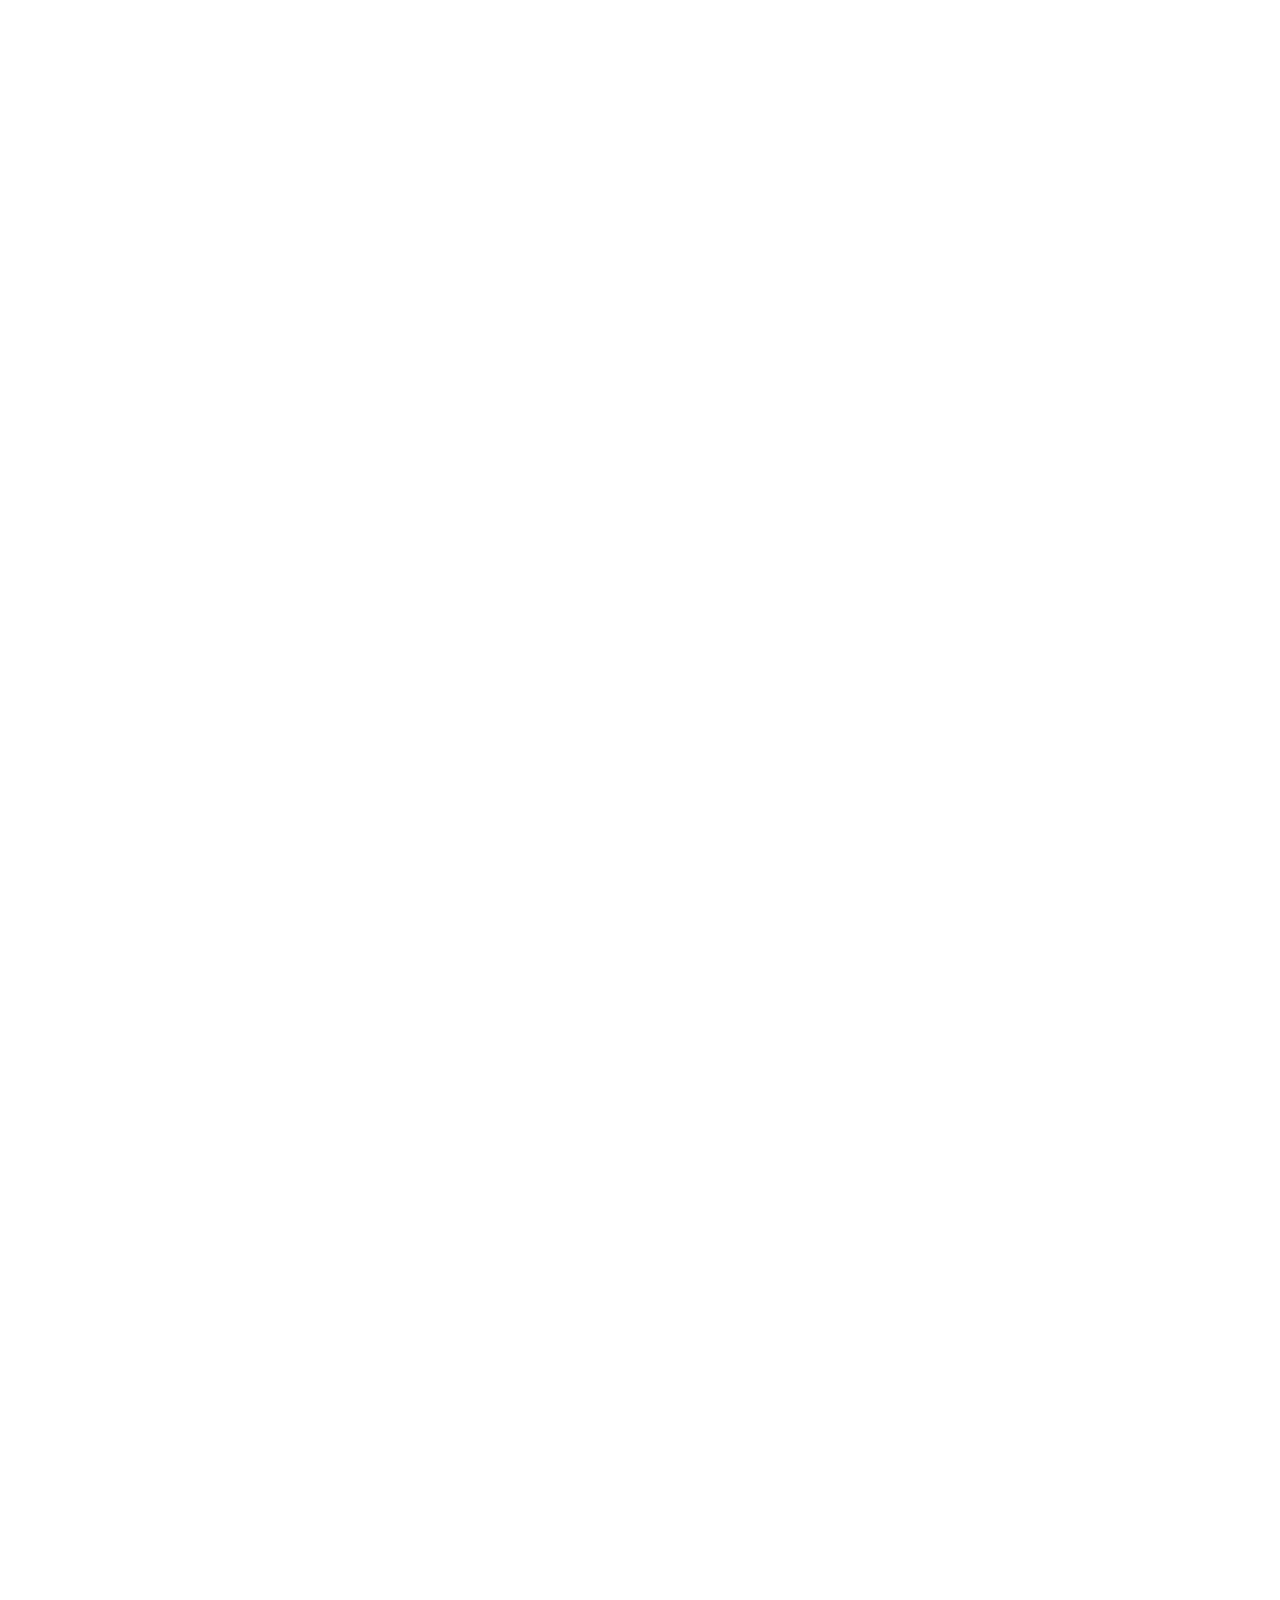
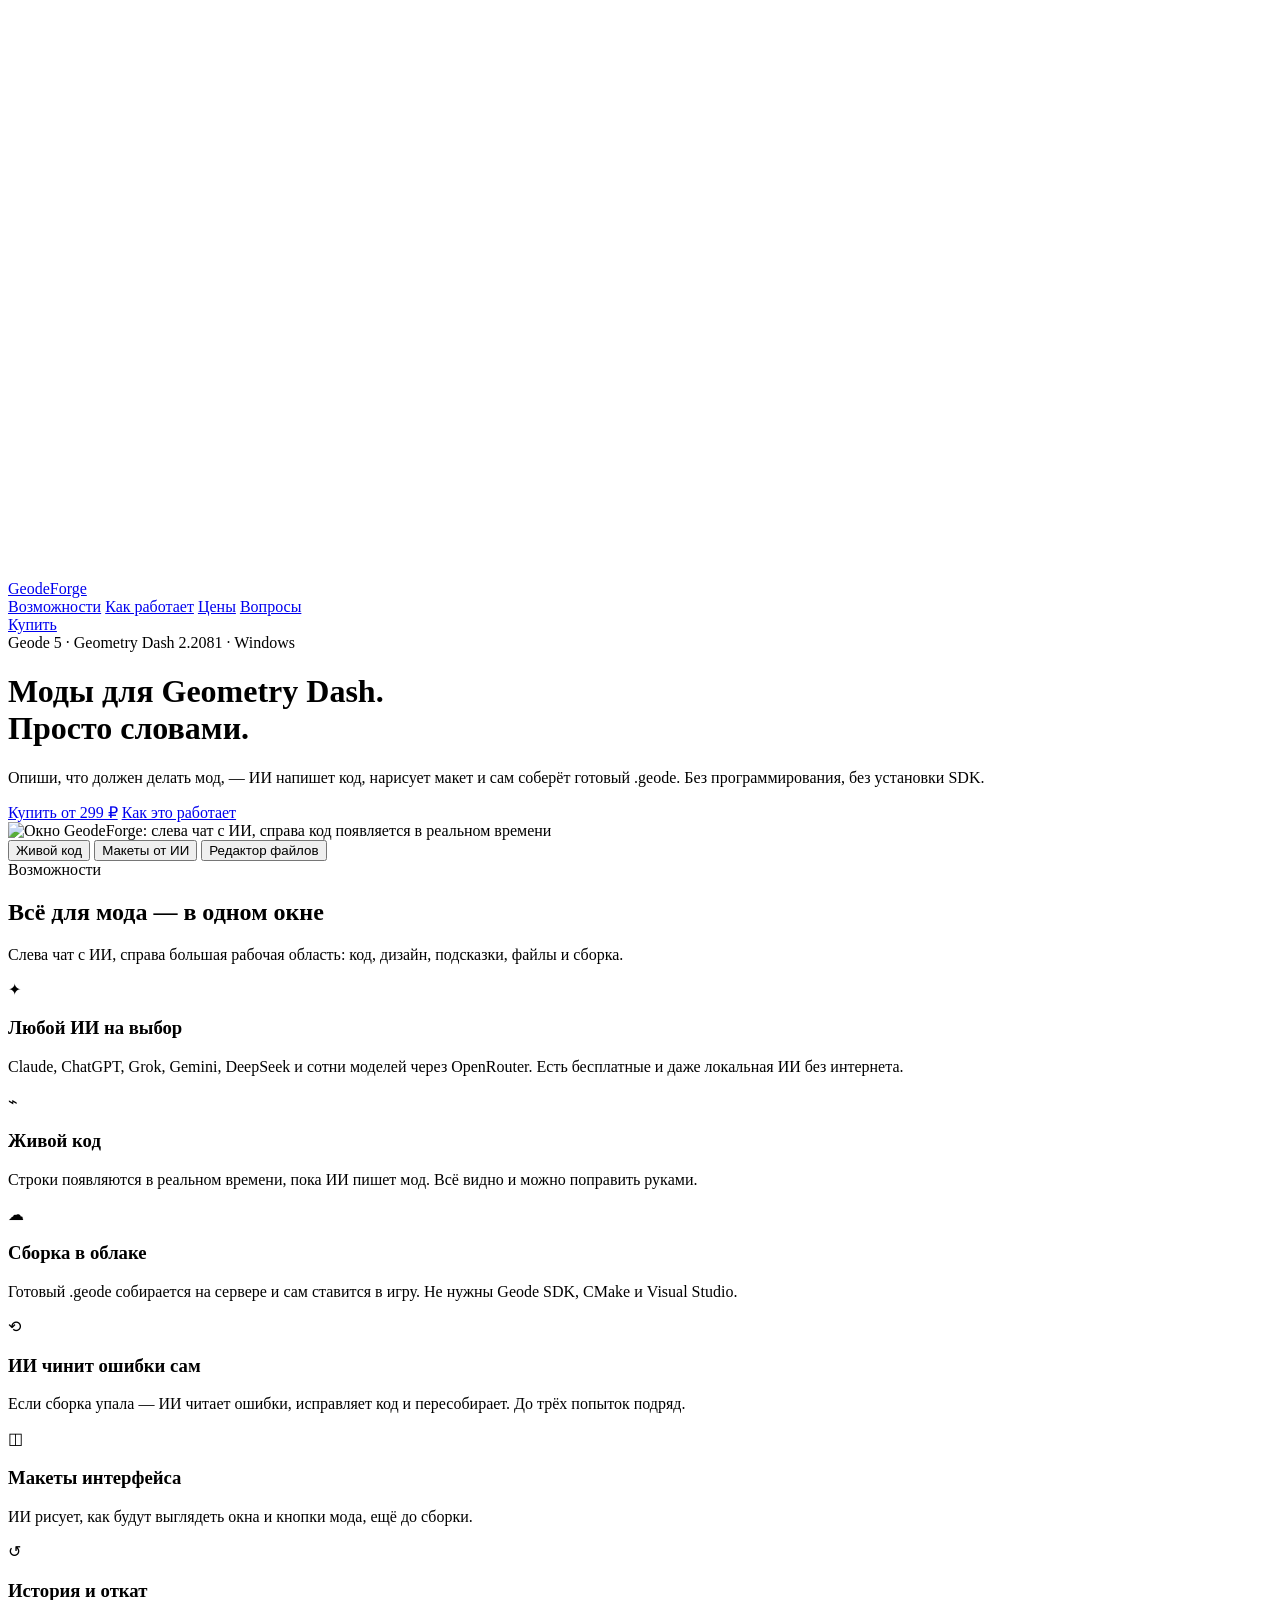
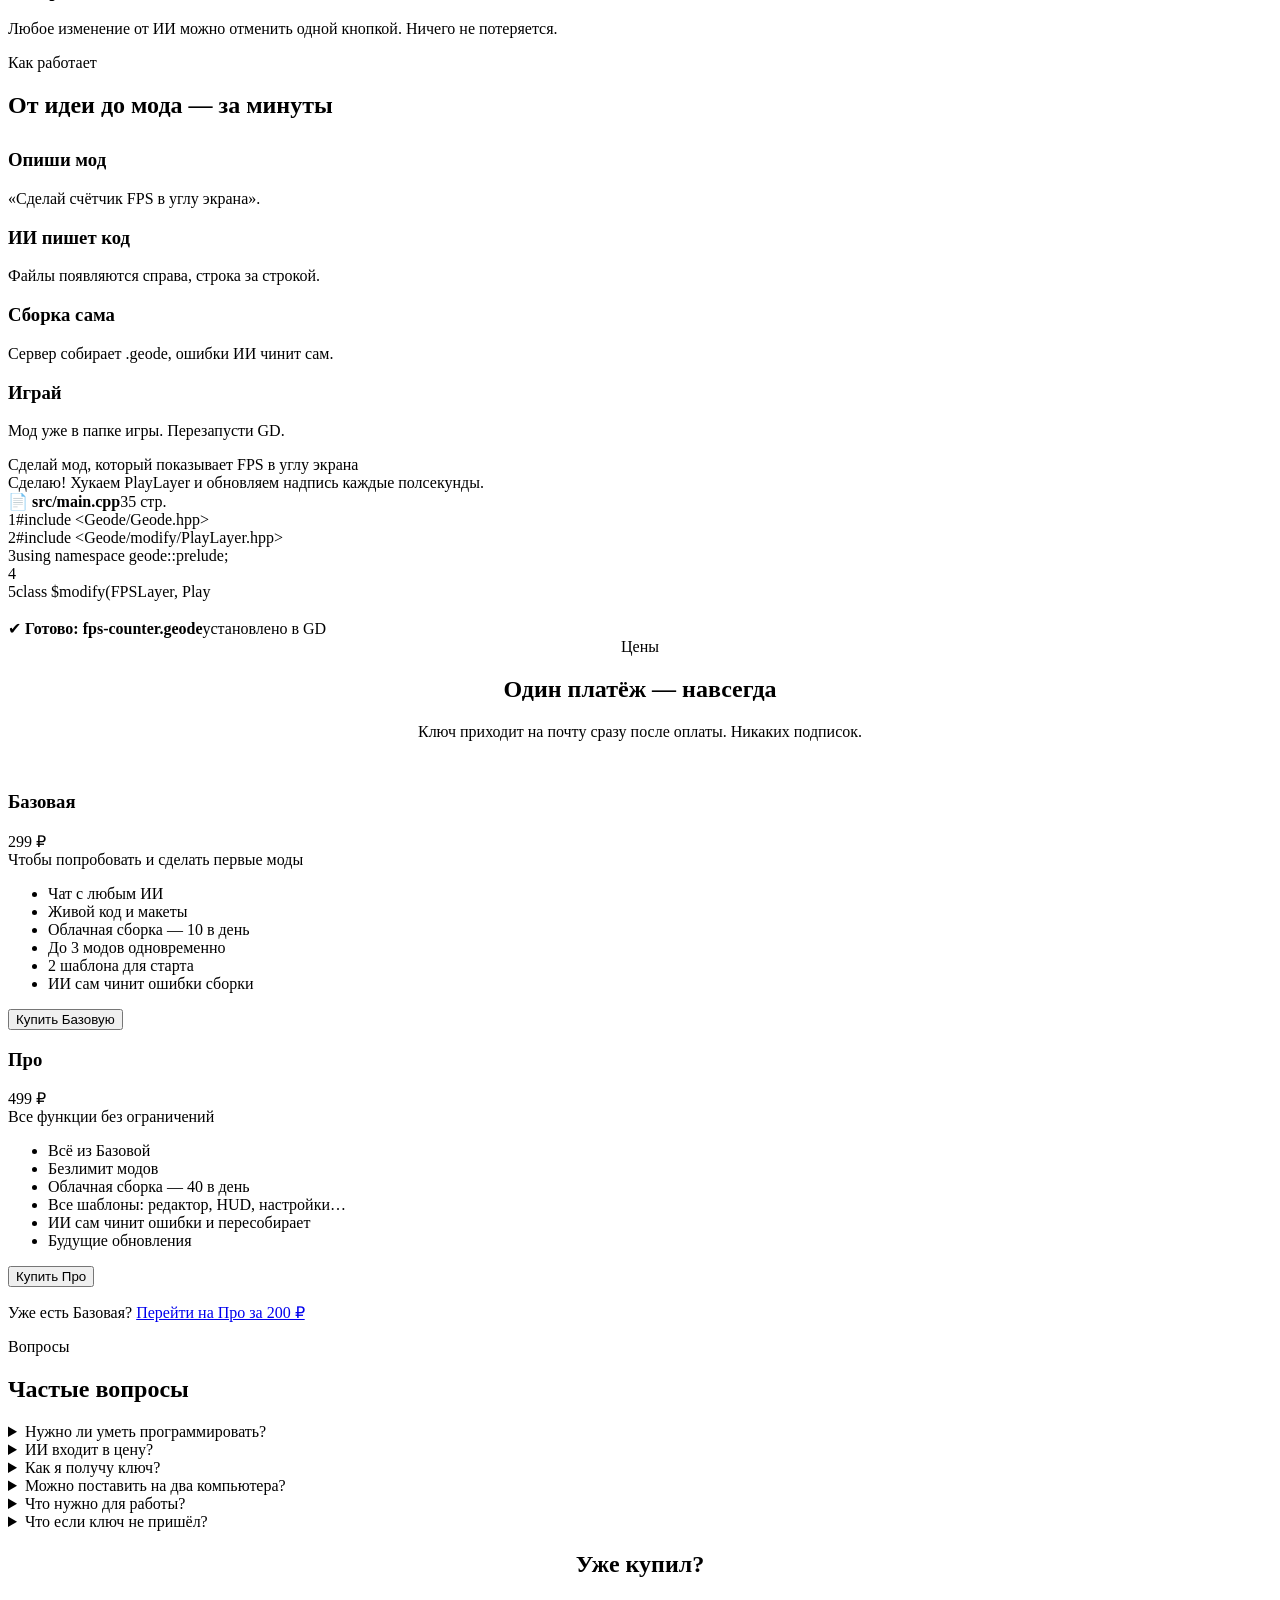
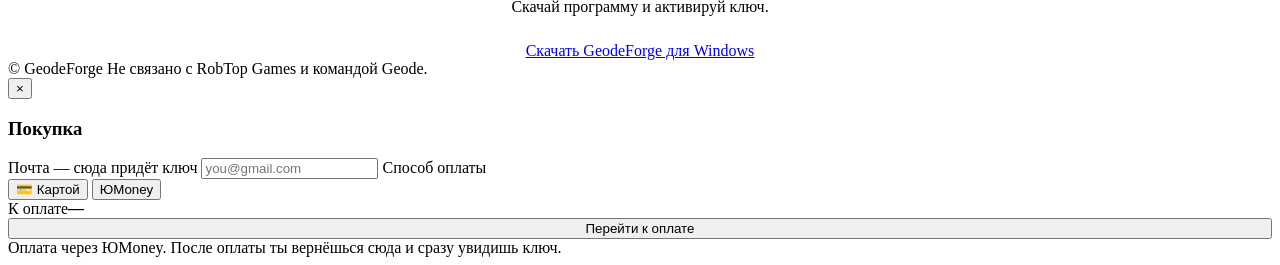
==== index.html @ 8775116a "site: index.html" ====
<!doctype html>
<html lang="ru">
<head>
<meta charset="utf-8">
<meta name="viewport" content="width=device-width, initial-scale=1">
<title>GeodeForge — моды для Geometry Dash с помощью ИИ</title>
<meta name="description" content="Программа для создания Geode-модов для Geometry Dash с ИИ. Пишешь словами — ИИ пишет код и сам собирает .geode.">
<meta property="og:title" content="GeodeForge — моды для Geometry Dash с ИИ">
<meta property="og:description" content="Пишешь словами, что должен делать мод — ИИ пишет код, рисует макет и сам собирает .geode.">
<meta property="og:image" content="assets/shot-code.webp">
<link rel="icon" href="data:image/svg+xml,%3Csvg xmlns='http://www.w3.org/2000/svg' viewBox='0 0 40 40'%3E%3Crect width='40' height='40' rx='8' fill='%23000'/%3E%3Crect x='6' y='6' width='28' height='28' rx='4' fill='none' stroke='%23fff' stroke-width='2'/%3E%3Cpath d='M20 14v12M14 20h12' stroke='%23fff' stroke-width='2.4' stroke-linecap='round'/%3E%3C/svg%3E">
<link rel="preconnect" href="https://fonts.googleapis.com">
<link href="https://fonts.googleapis.com/css2?family=Inter:wght@400;500;600;700;800&family=JetBrains+Mono:wght@400;600&display=swap" rel="stylesheet">
<link rel="stylesheet" href="style.css">
</head>
<body>
<canvas id="lines"></canvas>

<header>
  <div class="wrap nav">
    <a class="brand" href="#">
      <svg viewBox="0 0 40 40" fill="none"><rect x="4.5" y="4.5" width="31" height="31" rx="5" stroke="#fff" stroke-width="1.6"/><rect x="11" y="11" width="18" height="18" rx="2" stroke="#fff" stroke-width="1.6"/><path d="M20 15v10M15 20h10" stroke="#fff" stroke-width="1.6" stroke-linecap="round"/></svg>
      GeodeForge
    </a>
    <nav>
      <a href="#features">Возможности</a>
      <a href="#how">Как работает</a>
      <a href="#buy">Цены</a>
      <a href="#faq">Вопросы</a>
    </nav>
    <a class="btn sm primary" href="#buy">Купить</a>
  </div>
</header>

<main>
  <div class="wrap hero">
    <div class="badge"><i></i> Geode 5 · Geometry Dash 2.2081 · Windows</div>
    <h1>Моды для Geometry Dash.<br><span class="typed" id="typed">Просто словами.</span></h1>
    <p class="lead">Опиши, что должен делать мод, — ИИ напишет код, нарисует макет и сам соберёт готовый <span class="mono">.geode</span>. Без программирования, без установки SDK.</p>
    <div class="cta">
      <a class="btn primary" href="#buy">Купить от 299 ₽</a>
      <a class="btn" href="#how">Как это работает</a>
    </div>
    <div class="hero-shot"><img id="shot" src="assets/shot-code.webp" alt="Окно GeodeForge: слева чат с ИИ, справа код появляется в реальном времени" width="1456" height="771"></div>
    <div class="shot-tabs">
      <button class="on" data-src="assets/shot-code.webp">Живой код</button>
      <button data-src="assets/shot-design.webp">Макеты от ИИ</button>
      <button data-src="assets/shot-files.webp">Редактор файлов</button>
    </div>
  </div>

  <section id="features">
    <div class="wrap">
      <div class="kicker">Возможности</div>
      <h2>Всё для мода — в одном окне</h2>
      <p class="sub">Слева чат с ИИ, справа большая рабочая область: код, дизайн, подсказки, файлы и сборка.</p>
      <div class="grid">
        <div class="card"><div class="ico">✦</div><h3>Любой ИИ на выбор</h3><p>Claude, ChatGPT, Grok, Gemini, DeepSeek и сотни моделей через OpenRouter. Есть бесплатные и даже локальная ИИ без интернета.</p></div>
        <div class="card"><div class="ico">⌁</div><h3>Живой код</h3><p>Строки появляются в реальном времени, пока ИИ пишет мод. Всё видно и можно поправить руками.</p></div>
        <div class="card"><div class="ico">☁</div><h3>Сборка в облаке</h3><p>Готовый .geode собирается на сервере и сам ставится в игру. Не нужны Geode SDK, CMake и Visual Studio.</p></div>
        <div class="card"><div class="ico">⟲</div><h3>ИИ чинит ошибки сам</h3><p>Если сборка упала — ИИ читает ошибки, исправляет код и пересобирает. До трёх попыток подряд.</p></div>
        <div class="card"><div class="ico">◫</div><h3>Макеты интерфейса</h3><p>ИИ рисует, как будут выглядеть окна и кнопки мода, ещё до сборки.</p></div>
        <div class="card"><div class="ico">↺</div><h3>История и откат</h3><p>Любое изменение от ИИ можно отменить одной кнопкой. Ничего не потеряется.</p></div>
      </div>
    </div>
  </section>

  <section id="how">
    <div class="wrap split">
      <div>
        <div class="kicker">Как работает</div>
        <h2>От идеи до мода — за минуты</h2>
        <div class="steps" style="grid-template-columns:1fr 1fr;margin-top:30px">
          <div class="step"><h3>Опиши мод</h3><p>«Сделай счётчик FPS в углу экрана».</p></div>
          <div class="step"><h3>ИИ пишет код</h3><p>Файлы появляются справа, строка за строкой.</p></div>
          <div class="step"><h3>Сборка сама</h3><p>Сервер собирает .geode, ошибки ИИ чинит сам.</p></div>
          <div class="step"><h3>Играй</h3><p>Мод уже в папке игры. Перезапусти GD.</p></div>
        </div>
      </div>
      <div class="chat">
        <div class="bubble">Сделай мод, который показывает FPS в углу экрана</div>
        <div class="bot">Сделаю! Хукаем <span class="mono">PlayLayer</span> и обновляем надпись каждые полсекунды.</div>
        <div class="chip">📄 <b>src/main.cpp</b><span style="margin-left:auto">35 стр.</span></div>
        <div class="code" id="code"></div>
        <div class="chip">✔ <b>Готово: fps-counter.geode</b><span style="margin-left:auto">установлено в GD</span></div>
      </div>
    </div>
  </section>

  <section id="buy">
    <div class="wrap">
      <div style="text-align:center">
        <div class="kicker">Цены</div>
        <h2>Один платёж — навсегда</h2>
        <p class="sub" style="margin:0 auto 50px">Ключ приходит на почту сразу после оплаты. Никаких подписок.</p>
      </div>
      <div class="prices">
        <div class="price">
          <h3>Базовая</h3>
          <div class="amount">299 <span>₽</span></div>
          <div class="dim">Чтобы попробовать и сделать первые моды</div>
          <ul>
            <li>Чат с любым ИИ</li>
            <li>Живой код и макеты</li>
            <li>Облачная сборка — 10 в день</li>
            <li>До 3 модов одновременно</li>
            <li>2 шаблона для старта</li>
            <li class="no">ИИ сам чинит ошибки сборки</li>
          </ul>
          <button class="btn" data-plan="basic">Купить Базовую</button>
        </div>
        <div class="price pro">
          <h3>Про</h3>
          <div class="amount">499 <span>₽</span></div>
          <div class="dim">Все функции без ограничений</div>
          <ul>
            <li>Всё из Базовой</li>
            <li>Безлимит модов</li>
            <li>Облачная сборка — 40 в день</li>
            <li>Все шаблоны: редактор, HUD, настройки…</li>
            <li>ИИ сам чинит ошибки и пересобирает</li>
            <li>Будущие обновления</li>
          </ul>
          <button class="btn primary" data-plan="pro">Купить Про</button>
        </div>
      </div>
      <p class="upgrade-note">Уже есть Базовая? <a href="#" data-plan="upgrade">Перейти на Про за 200 ₽</a></p>
    </div>
  </section>

  <section id="faq">
    <div class="wrap faq">
      <div class="kicker">Вопросы</div>
      <h2>Частые вопросы</h2>
      <details><summary>Нужно ли уметь программировать?</summary><p>Нет. Пишешь словами, что нужно, — ИИ делает код. Если что-то не так, просто скажи ему, что исправить.</p></details>
      <details><summary>ИИ входит в цену?</summary><p>Ты подключаешь свой ключ ИИ. Есть бесплатные варианты: Gemini, бесплатные модели OpenRouter и Groq, или локальная модель через Ollama. Для самых сложных модов лучше всего Claude — оплачивается отдельно на сайте Anthropic.</p></details>
      <details><summary>Как я получу ключ?</summary><p>Сразу после оплаты ключ покажется на экране и придёт на почту. В программе нажми «Активировать», введи почту, пароль и ключ.</p></details>
      <details><summary>Можно поставить на два компьютера?</summary><p>Аккаунт работает на одном устройстве за раз. При входе с нового ПК придёт письмо или сообщение в Telegram с кнопкой «Подтвердить вход», а старый ПК выйдет из аккаунта.</p></details>
      <details><summary>Что нужно для работы?</summary><p>Windows 10/11 и интернет. Для сборки модов ничего ставить не нужно — она идёт в облаке.</p></details>
      <details><summary>Что если ключ не пришёл?</summary><p>Проверь «Спам». Если и там нет — напиши нам, указав почту, на которую оформлял покупку.</p></details>
    </div>
  </section>

  <section id="download" style="padding-top:0">
    <div class="wrap" style="text-align:center">
      <h2>Уже купил?</h2>
      <p class="sub" style="margin:0 auto 26px">Скачай программу и активируй ключ.</p>
      <a class="btn primary" id="dl" href="#">Скачать GeodeForge для Windows</a>
    </div>
  </section>
</main>

<footer>
  <div class="wrap">
    <span>© GeodeForge</span>
    <span class="mute">Не связано с RobTop Games и командой Geode.</span>
    <span style="margin-left:auto" id="tg"></span>
  </div>
</footer>

<div class="modal-bg" id="modal">
  <form class="modal" id="buyform">
    <button type="button" class="x" aria-label="Закрыть">×</button>
    <h3 id="m-title">Покупка</h3>
    <div class="dim" id="m-sub" style="font-size:14px"></div>
    <label class="l" for="email" id="m-email-label">Почта — сюда придёт ключ</label>
    <input class="input" id="email" type="email" required placeholder="you@gmail.com" autocomplete="email">
    <label class="l">Способ оплаты</label>
    <div class="seg">
      <button type="button" class="on" data-method="card">💳 Картой</button>
      <button type="button" data-method="wallet">ЮMoney</button>
    </div>
    <div class="total"><span class="dim">К оплате</span><b id="m-sum">—</b></div>
    <button class="btn primary" style="width:100%" id="paybtn">Перейти к оплате</button>
    <div class="err" id="m-err"></div>
    <div class="fine">Оплата через ЮMoney. После оплаты ты вернёшься сюда и сразу увидишь ключ.</div>
  </form>
</div>

<script src="config.js"></script>
<script src="app.js"></script>
</body>
</html>
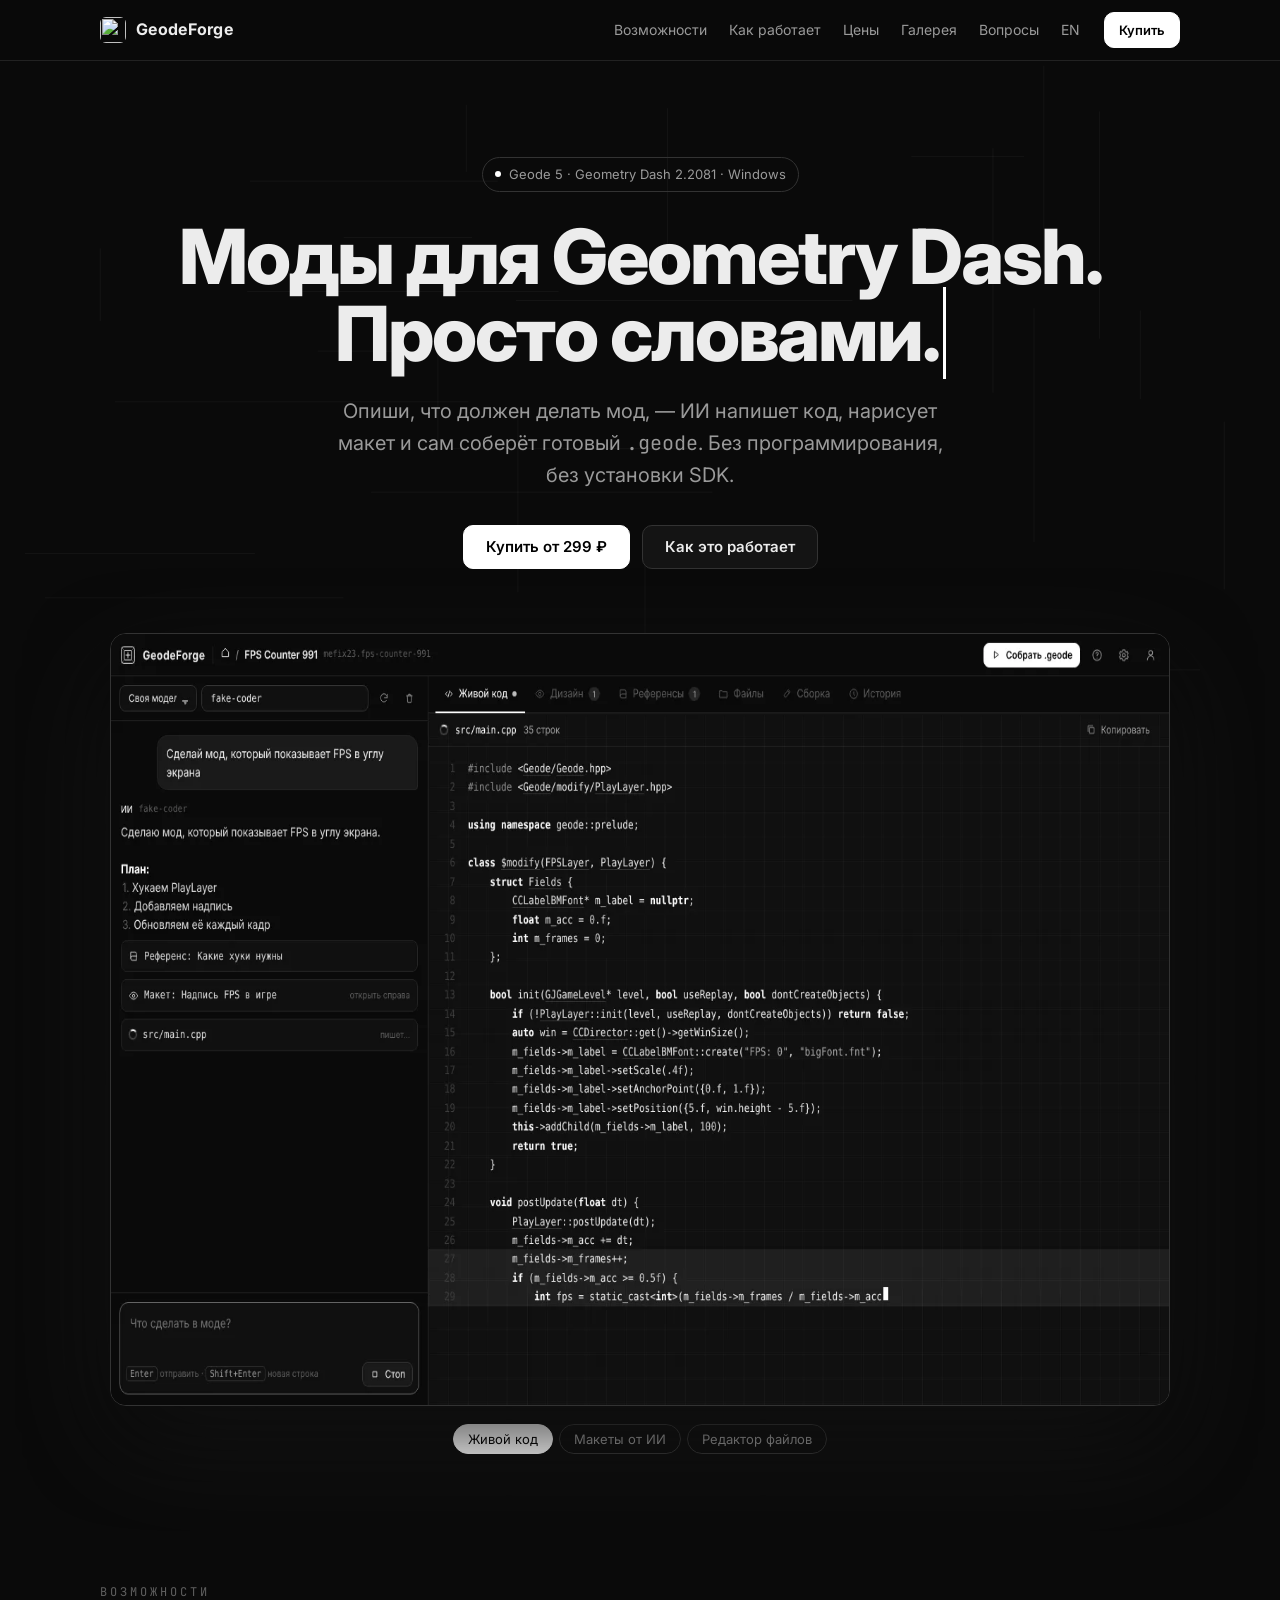
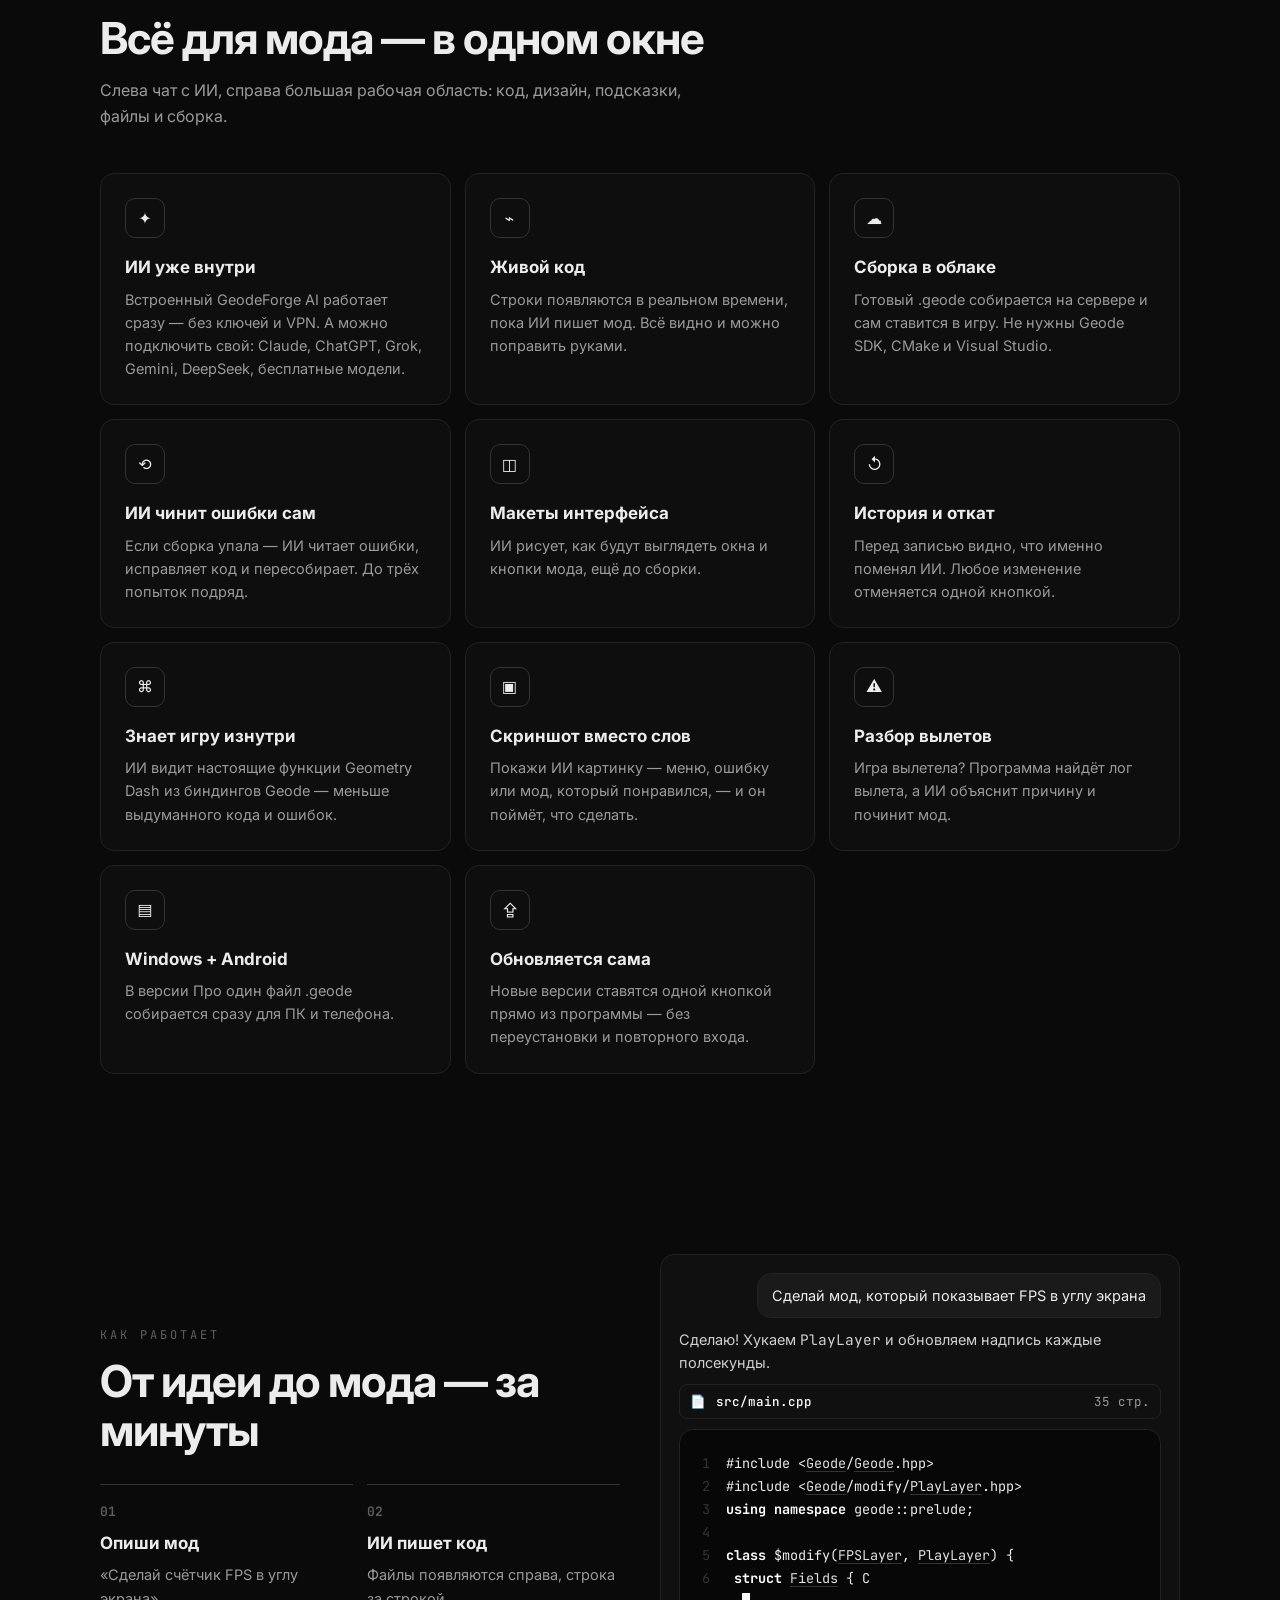
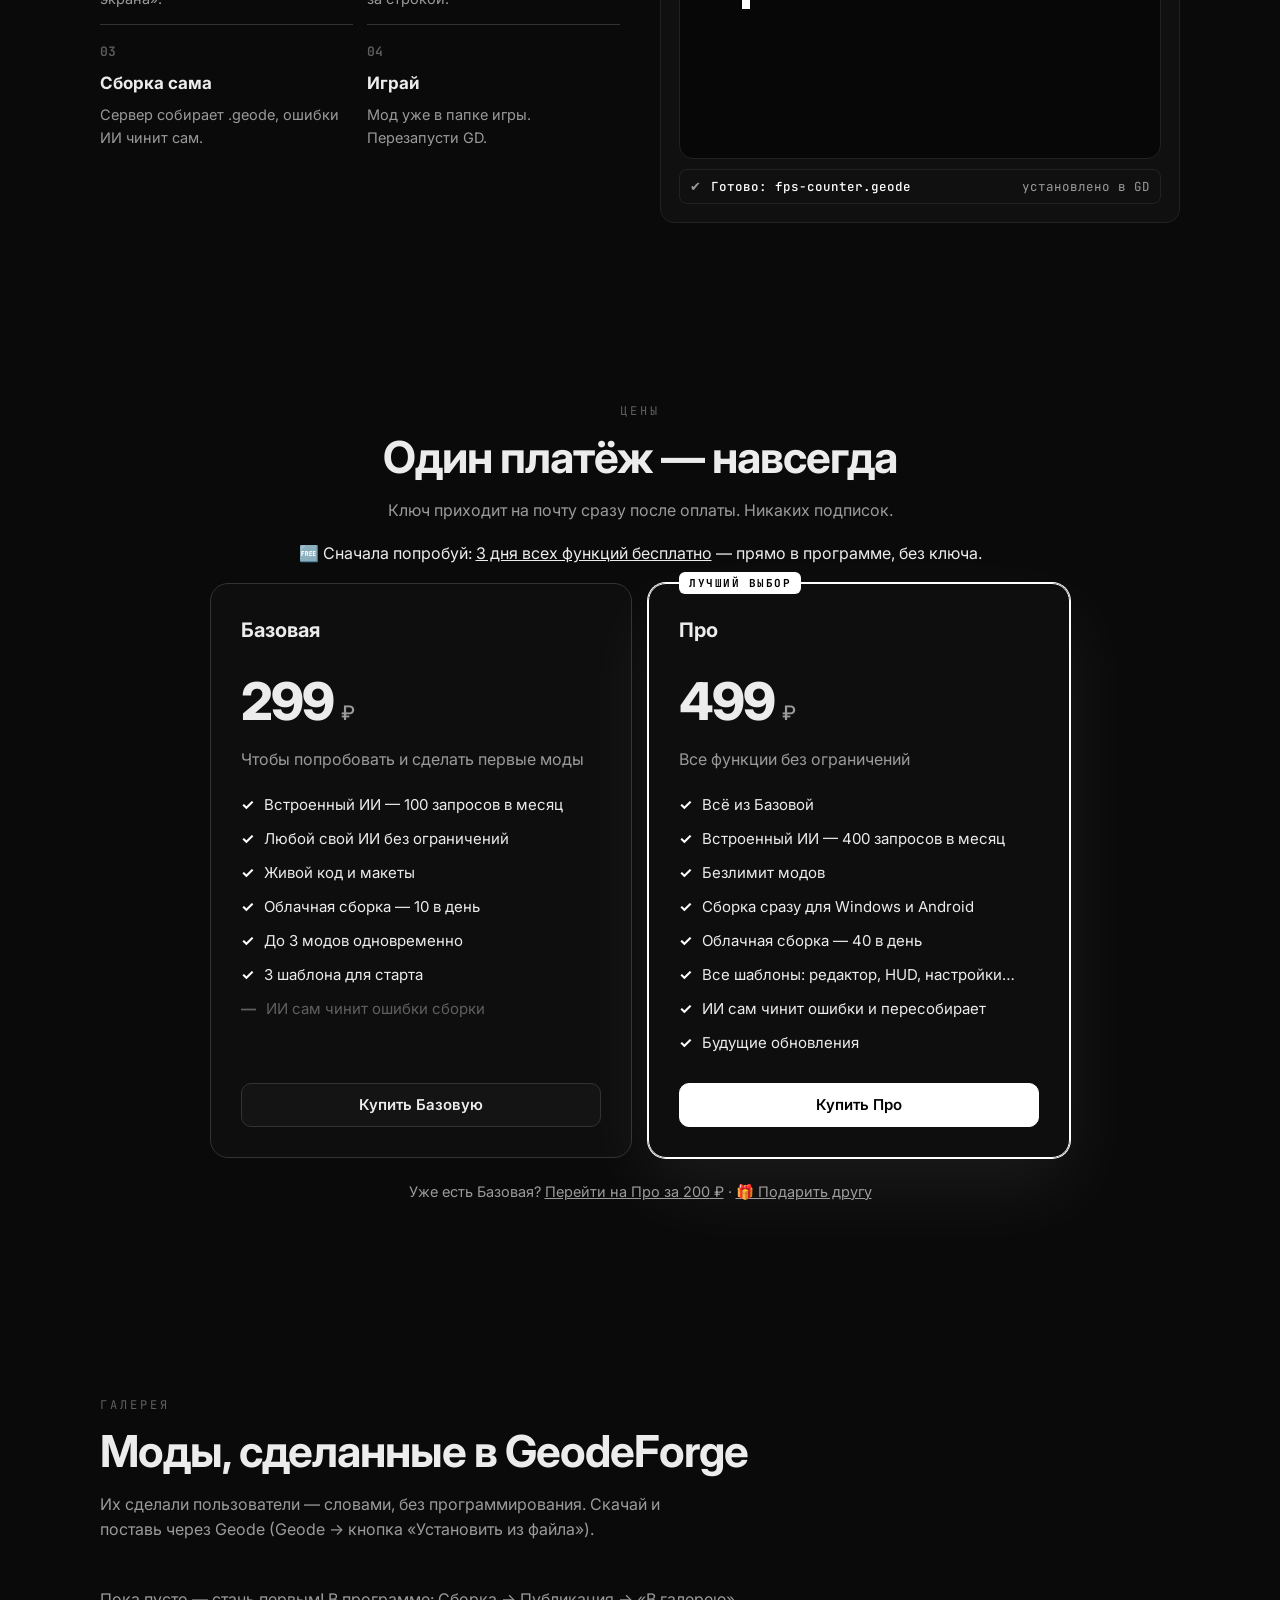
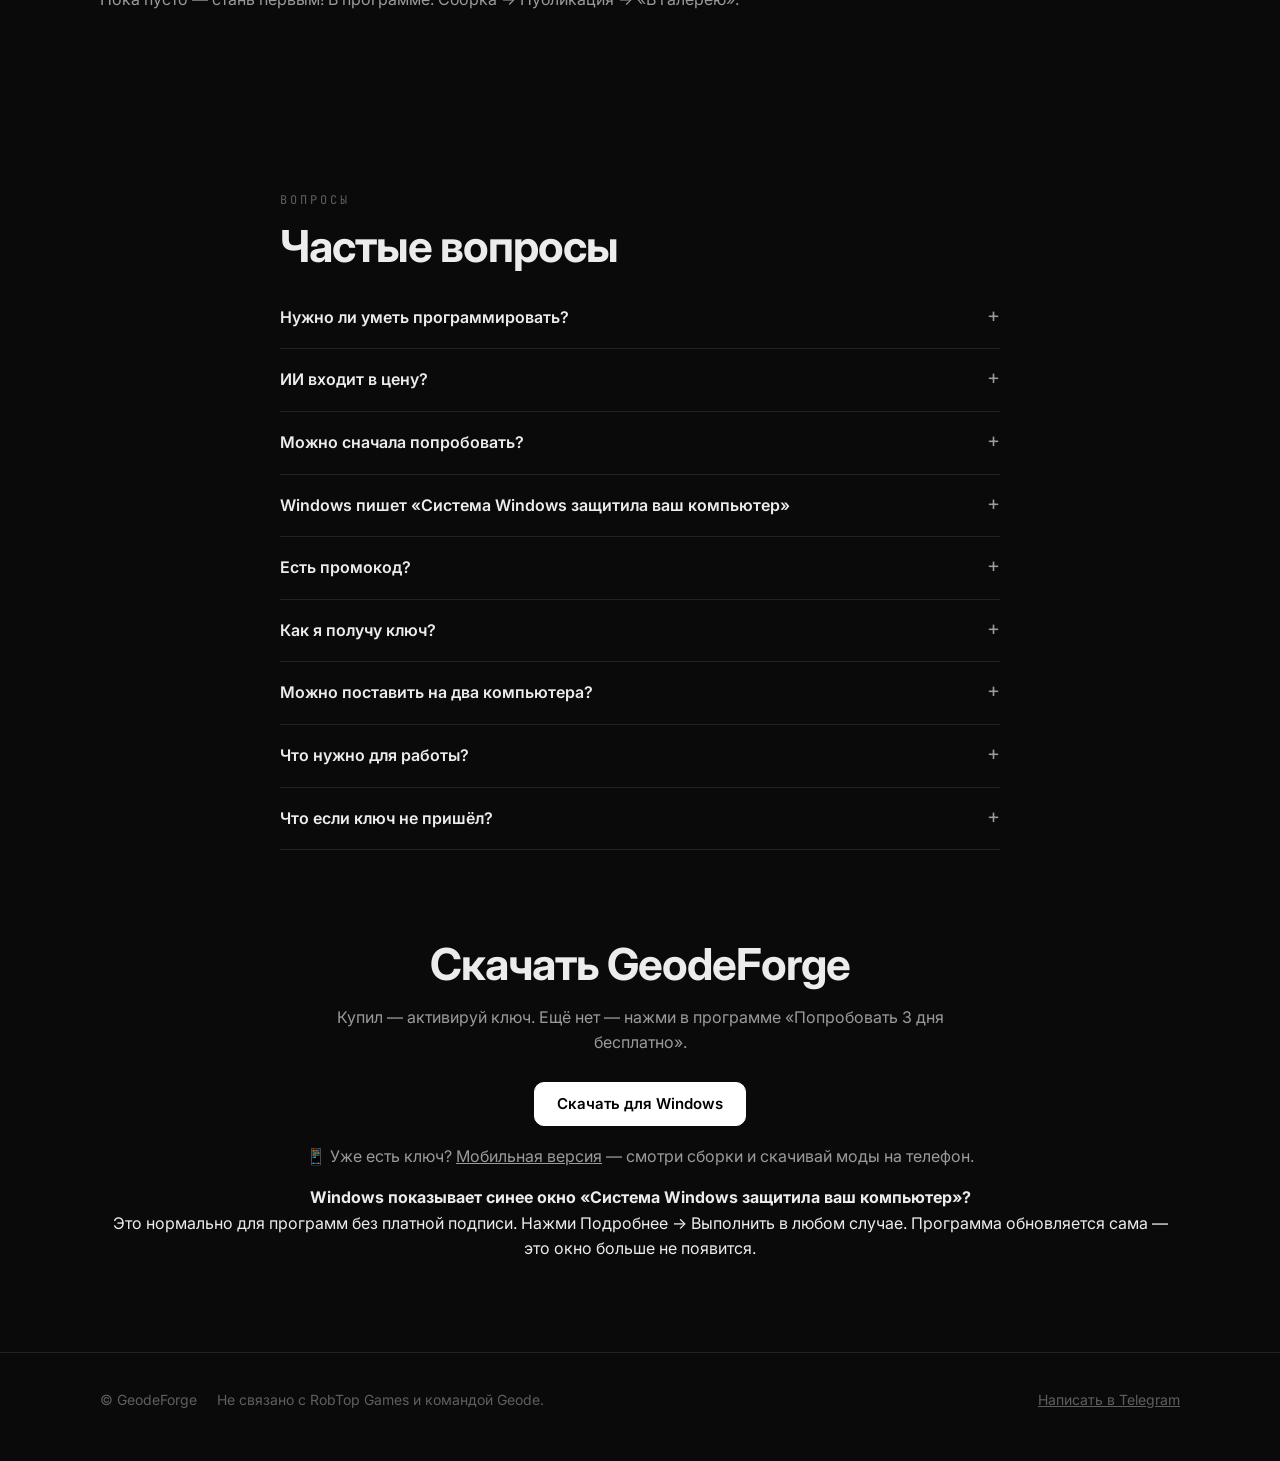
==== commit d82a4480: "update: index.html" ====
--- a/index.html
+++ b/index.html
@@ -8,25 +8,30 @@
 <meta property="og:title" content="GeodeForge — моды для Geometry Dash с ИИ">
 <meta property="og:description" content="Пишешь словами, что должен делать мод — ИИ пишет код, рисует макет и сам собирает .geode.">
 <meta property="og:image" content="assets/shot-code.webp">
-<link rel="icon" href="data:image/svg+xml,%3Csvg xmlns='http://www.w3.org/2000/svg' viewBox='0 0 40 40'%3E%3Crect width='40' height='40' rx='8' fill='%23000'/%3E%3Crect x='6' y='6' width='28' height='28' rx='4' fill='none' stroke='%23fff' stroke-width='2'/%3E%3Cpath d='M20 14v12M14 20h12' stroke='%23fff' stroke-width='2.4' stroke-linecap='round'/%3E%3C/svg%3E">
+<link rel="icon" type="image/png" href="assets/icon.png">
 <link rel="preconnect" href="https://fonts.googleapis.com">
 <link href="https://fonts.googleapis.com/css2?family=Inter:wght@400;500;600;700;800&family=JetBrains+Mono:wght@400;600&display=swap" rel="stylesheet">
 <link rel="stylesheet" href="style.css">
+<link rel="alternate" hreflang="en" href="en.html">
+<link rel="manifest" href="manifest.webmanifest">
 </head>
 <body>
 <canvas id="lines"></canvas>
+<div class="sale-bar" id="sale-bar" hidden></div>
 
 <header>
   <div class="wrap nav">
     <a class="brand" href="#">
-      <svg viewBox="0 0 40 40" fill="none"><rect x="4.5" y="4.5" width="31" height="31" rx="5" stroke="#fff" stroke-width="1.6"/><rect x="11" y="11" width="18" height="18" rx="2" stroke="#fff" stroke-width="1.6"/><path d="M20 15v10M15 20h10" stroke="#fff" stroke-width="1.6" stroke-linecap="round"/></svg>
+      <img src="assets/icon.png" alt="" width="26" height="26" style="border-radius:6px">
       GeodeForge
     </a>
     <nav>
       <a href="#features">Возможности</a>
       <a href="#how">Как работает</a>
       <a href="#buy">Цены</a>
+      <a href="#gallery">Галерея</a>
       <a href="#faq">Вопросы</a>
+      <a href="en.html" class="lang">EN</a>
     </nav>
     <a class="btn sm primary" href="#buy">Купить</a>
   </div>
@@ -55,12 +60,17 @@
       <h2>Всё для мода — в одном окне</h2>
       <p class="sub">Слева чат с ИИ, справа большая рабочая область: код, дизайн, подсказки, файлы и сборка.</p>
       <div class="grid">
-        <div class="card"><div class="ico">✦</div><h3>Любой ИИ на выбор</h3><p>Claude, ChatGPT, Grok, Gemini, DeepSeek и сотни моделей через OpenRouter. Есть бесплатные и даже локальная ИИ без интернета.</p></div>
+        <div class="card"><div class="ico">✦</div><h3>ИИ уже внутри</h3><p>Встроенный GeodeForge AI работает сразу — без ключей и VPN. А можно подключить свой: Claude, ChatGPT, Grok, Gemini, DeepSeek, бесплатные модели.</p></div>
         <div class="card"><div class="ico">⌁</div><h3>Живой код</h3><p>Строки появляются в реальном времени, пока ИИ пишет мод. Всё видно и можно поправить руками.</p></div>
         <div class="card"><div class="ico">☁</div><h3>Сборка в облаке</h3><p>Готовый .geode собирается на сервере и сам ставится в игру. Не нужны Geode SDK, CMake и Visual Studio.</p></div>
         <div class="card"><div class="ico">⟲</div><h3>ИИ чинит ошибки сам</h3><p>Если сборка упала — ИИ читает ошибки, исправляет код и пересобирает. До трёх попыток подряд.</p></div>
         <div class="card"><div class="ico">◫</div><h3>Макеты интерфейса</h3><p>ИИ рисует, как будут выглядеть окна и кнопки мода, ещё до сборки.</p></div>
-        <div class="card"><div class="ico">↺</div><h3>История и откат</h3><p>Любое изменение от ИИ можно отменить одной кнопкой. Ничего не потеряется.</p></div>
+        <div class="card"><div class="ico">↺</div><h3>История и откат</h3><p>Перед записью видно, что именно поменял ИИ. Любое изменение отменяется одной кнопкой.</p></div>
+        <div class="card"><div class="ico">⌘</div><h3>Знает игру изнутри</h3><p>ИИ видит настоящие функции Geometry Dash из биндингов Geode — меньше выдуманного кода и ошибок.</p></div>
+        <div class="card"><div class="ico">▣</div><h3>Скриншот вместо слов</h3><p>Покажи ИИ картинку — меню, ошибку или мод, который понравился, — и он поймёт, что сделать.</p></div>
+        <div class="card"><div class="ico">⚠</div><h3>Разбор вылетов</h3><p>Игра вылетела? Программа найдёт лог вылета, а ИИ объяснит причину и починит мод.</p></div>
+        <div class="card"><div class="ico">▤</div><h3>Windows + Android</h3><p>В версии Про один файл .geode собирается сразу для ПК и телефона.</p></div>
+        <div class="card"><div class="ico">⇪</div><h3>Обновляется сама</h3><p>Новые версии ставятся одной кнопкой прямо из программы — без переустановки и повторного входа.</p></div>
       </div>
     </div>
   </section>
@@ -92,30 +102,34 @@
       <div style="text-align:center">
         <div class="kicker">Цены</div>
         <h2>Один платёж — навсегда</h2>
-        <p class="sub" style="margin:0 auto 50px">Ключ приходит на почту сразу после оплаты. Никаких подписок.</p>
+        <p class="sub" style="margin:0 auto 18px">Ключ приходит на почту сразу после оплаты. Никаких подписок.</p>
+        <p class="trial-note">🆓 Сначала попробуй: <a href="#download">3 дня всех функций бесплатно</a> — прямо в программе, без ключа.</p>
       </div>
       <div class="prices">
         <div class="price">
           <h3>Базовая</h3>
-          <div class="amount">299 <span>₽</span></div>
+          <div class="amount" id="amt-basic">299 <span>₽</span></div>
           <div class="dim">Чтобы попробовать и сделать первые моды</div>
           <ul>
-            <li>Чат с любым ИИ</li>
+            <li>Встроенный ИИ — 100 запросов в месяц</li>
+            <li>Любой свой ИИ без ограничений</li>
             <li>Живой код и макеты</li>
             <li>Облачная сборка — 10 в день</li>
             <li>До 3 модов одновременно</li>
-            <li>2 шаблона для старта</li>
+            <li>3 шаблона для старта</li>
             <li class="no">ИИ сам чинит ошибки сборки</li>
           </ul>
           <button class="btn" data-plan="basic">Купить Базовую</button>
         </div>
         <div class="price pro">
           <h3>Про</h3>
-          <div class="amount">499 <span>₽</span></div>
+          <div class="amount" id="amt-pro">499 <span>₽</span></div>
           <div class="dim">Все функции без ограничений</div>
           <ul>
             <li>Всё из Базовой</li>
+            <li>Встроенный ИИ — 400 запросов в месяц</li>
             <li>Безлимит модов</li>
+            <li>Сборка сразу для Windows и Android</li>
             <li>Облачная сборка — 40 в день</li>
             <li>Все шаблоны: редактор, HUD, настройки…</li>
             <li>ИИ сам чинит ошибки и пересобирает</li>
@@ -124,7 +138,24 @@
           <button class="btn primary" data-plan="pro">Купить Про</button>
         </div>
       </div>
-      <p class="upgrade-note">Уже есть Базовая? <a href="#" data-plan="upgrade">Перейти на Про за 200 ₽</a></p>
+      <p class="upgrade-note">Уже есть Базовая? <a href="#" data-plan="upgrade">Перейти на Про за <span id="amt-upgrade">200</span> ₽</a> · <a href="#" data-plan="pro" data-gift="1">🎁 Подарить другу</a></p>
+    </div>
+  </section>
+
+  <section id="reviews" hidden>
+    <div class="wrap">
+      <div class="kicker">Отзывы</div>
+      <h2>Что говорят <span id="rating"></span></h2>
+      <div class="reviews" id="reviews-list"></div>
+    </div>
+  </section>
+
+  <section id="gallery">
+    <div class="wrap">
+      <div class="kicker">Галерея</div>
+      <h2>Моды, сделанные в GeodeForge</h2>
+      <p class="sub">Их сделали пользователи — словами, без программирования. Скачай и поставь через Geode (Geode → кнопка «Установить из файла»).</p>
+      <div class="gallery" id="gallery-list"><div class="dim">Пока пусто — стань первым! В программе: Сборка → Публикация → «В галерею».</div></div>
     </div>
   </section>
 
@@ -133,7 +164,10 @@
       <div class="kicker">Вопросы</div>
       <h2>Частые вопросы</h2>
       <details><summary>Нужно ли уметь программировать?</summary><p>Нет. Пишешь словами, что нужно, — ИИ делает код. Если что-то не так, просто скажи ему, что исправить.</p></details>
-      <details><summary>ИИ входит в цену?</summary><p>Ты подключаешь свой ключ ИИ. Есть бесплатные варианты: Gemini, бесплатные модели OpenRouter и Groq, или локальная модель через Ollama. Для самых сложных модов лучше всего Claude — оплачивается отдельно на сайте Anthropic.</p></details>
+      <details><summary>ИИ входит в цену?</summary><p>Да: встроенный GeodeForge AI работает сразу, без ключей и VPN (100 запросов в месяц в Базовой, 400 в Про). Можно подключить и свой ИИ без лимитов — есть бесплатные варианты (OpenRouter, Groq, локальная модель через Ollama). Для самых сложных модов лучше всего Claude.</p></details>
+      <details><summary>Можно сначала попробовать?</summary><p>Да. Скачай программу и нажми «Попробовать 3 дня бесплатно» — все функции Про, без ключа и оплаты. Один раз на компьютер. Потом просто введи купленный ключ — моды и настройки останутся.</p></details>
+      <details><summary>Windows пишет «Система Windows защитила ваш компьютер»</summary><p>Это обычное предупреждение для программ без платной цифровой подписи. Нажми «Подробнее» → «Выполнить в любом случае». Установщик скачивается только с этого сайта (GitHub).</p></details>
+      <details><summary>Есть промокод?</summary><p>Введи его при покупке в поле «Промокод». Друзья пользователей GeodeForge получают скидку 10% по их реферальному коду.</p></details>
       <details><summary>Как я получу ключ?</summary><p>Сразу после оплаты ключ покажется на экране и придёт на почту. В программе нажми «Активировать», введи почту, пароль и ключ.</p></details>
       <details><summary>Можно поставить на два компьютера?</summary><p>Аккаунт работает на одном устройстве за раз. При входе с нового ПК придёт письмо или сообщение в Telegram с кнопкой «Подтвердить вход», а старый ПК выйдет из аккаунта.</p></details>
       <details><summary>Что нужно для работы?</summary><p>Windows 10/11 и интернет. Для сборки модов ничего ставить не нужно — она идёт в облаке.</p></details>
@@ -143,9 +177,15 @@
 
   <section id="download" style="padding-top:0">
     <div class="wrap" style="text-align:center">
-      <h2>Уже купил?</h2>
-      <p class="sub" style="margin:0 auto 26px">Скачай программу и активируй ключ.</p>
-      <a class="btn primary" id="dl" href="#">Скачать GeodeForge для Windows</a>
+      <h2>Скачать GeodeForge</h2>
+      <p class="sub" style="margin:0 auto 26px">Купил — активируй ключ. Ещё нет — нажми в программе «Попробовать 3 дня бесплатно».</p>
+      <a class="btn primary" id="dl" href="#">Скачать для Windows</a>
+      <p class="dim" style="margin-top:18px">📱 Уже есть ключ? <a href="m.html">Мобильная версия</a> — смотри сборки и скачивай моды на телефон.</p>
+      <div class="smartscreen">
+        <b>Windows показывает синее окно «Система Windows защитила ваш компьютер»?</b><br>
+        Это нормально для программ без платной подписи. Нажми <span class="kbd">Подробнее</span> → <span class="kbd">Выполнить в любом случае</span>.
+        Программа обновляется сама — это окно больше не появится.
+      </div>
     </div>
   </section>
 </main>
@@ -165,6 +205,18 @@
     <div class="dim" id="m-sub" style="font-size:14px"></div>
     <label class="l" for="email" id="m-email-label">Почта — сюда придёт ключ</label>
     <input class="input" id="email" type="email" required placeholder="you@gmail.com" autocomplete="email">
+    <label class="l" for="promo">Промокод <span class="dim">(если есть)</span></label>
+    <input class="input mono" id="promo" placeholder="GD20" autocomplete="off" style="text-transform:uppercase">
+    <div class="promo-msg" id="promo-msg"></div>
+    <label class="check-row"><input type="checkbox" id="gift"> 🎁 Это подарок — отправить ключ другу</label>
+    <div id="gift-fields" hidden>
+      <label class="l" for="gift-to">Почта друга</label>
+      <input class="input" id="gift-to" type="email" placeholder="friend@mail.ru">
+      <label class="l" for="gift-from">От кого (твоё имя)</label>
+      <input class="input" id="gift-from" maxlength="60" placeholder="Миша">
+      <label class="l" for="gift-msg">Пожелание (необязательно)</label>
+      <input class="input" id="gift-msg" maxlength="300" placeholder="С днём рождения!">
+    </div>
     <label class="l">Способ оплаты</label>
     <div class="seg">
       <button type="button" class="on" data-method="card">💳 Картой</button>
--- a/style.css
+++ b/style.css
@@ -0,0 +1,150 @@
+:root {
+  --bg: #0a0a0a;
+  --bg2: #101010;
+  --panel: #141414;
+  --line: #222;
+  --line2: #333;
+  --text: #ececec;
+  --dim: #9a9a9a;
+  --mute: #5f5f5f;
+  --white: #fff;
+  --mono: "JetBrains Mono", Consolas, monospace;
+  --sans: "Inter", "Segoe UI", system-ui, sans-serif;
+}
+* { box-sizing: border-box; }
+html { scroll-behavior: smooth; }
+body { margin: 0; background: var(--bg); color: var(--text); font: 16px/1.6 var(--sans); -webkit-font-smoothing: antialiased; overflow-x: hidden; }
+a { color: inherit; }
+img { max-width: 100%; display: block; }
+::selection { background: #fff; color: #000; }
+.wrap { max-width: 1120px; margin: 0 auto; padding: 0 20px; }
+.mono { font-family: var(--mono); }
+.dim { color: var(--dim); }
+.mute { color: var(--mute); }
+
+/* Фоновые линии */
+#lines { position: fixed; inset: 0; z-index: 0; pointer-events: none; opacity: .5; }
+main, header, footer { position: relative; z-index: 1; }
+
+/* Шапка */
+header { position: sticky; top: 0; z-index: 10; backdrop-filter: blur(12px); background: rgba(10,10,10,.75); border-bottom: 1px solid var(--line); }
+.nav { height: 60px; display: flex; align-items: center; gap: 24px; }
+.brand { display: flex; align-items: center; gap: 10px; font-weight: 700; letter-spacing: .3px; text-decoration: none; }
+.brand svg { width: 26px; height: 26px; }
+.nav nav { display: flex; gap: 22px; margin-left: auto; font-size: 14px; }
+.nav nav a { color: var(--dim); text-decoration: none; }
+.nav nav a:hover { color: var(--white); }
+
+/* Кнопки */
+.btn { display: inline-flex; align-items: center; justify-content: center; gap: 8px; height: 44px; padding: 0 22px; border-radius: 10px; border: 1px solid var(--line2); background: var(--panel); color: var(--text); font: 600 15px var(--sans); cursor: pointer; text-decoration: none; transition: .15s; white-space: nowrap; }
+.btn:hover { border-color: #666; }
+.btn.primary { background: var(--white); color: #000; border-color: var(--white); }
+.btn.primary:hover { background: #dcdcdc; }
+.btn.sm { height: 36px; padding: 0 14px; font-size: 13px; }
+.btn:disabled { opacity: .5; cursor: default; }
+
+/* Первый экран */
+.hero { padding: 96px 0 40px; text-align: center; }
+.badge { display: inline-flex; gap: 8px; align-items: center; padding: 6px 12px; border: 1px solid var(--line2); border-radius: 999px; font-size: 13px; color: var(--dim); margin-bottom: 26px; }
+.badge i { width: 6px; height: 6px; border-radius: 50%; background: #fff; display: inline-block; animation: blink 1.4s infinite; }
+@keyframes blink { 50% { opacity: .2; } }
+h1 { font-size: clamp(38px, 7vw, 76px); line-height: 1.02; letter-spacing: -2px; margin: 0 0 22px; font-weight: 800; }
+h1 .typed { border-right: 3px solid #fff; padding-right: 4px; animation: caret 1s steps(2) infinite; }
+@keyframes caret { 50% { border-color: transparent; } }
+.lead { font-size: clamp(17px, 2.2vw, 20px); color: var(--dim); max-width: 640px; margin: 0 auto 34px; }
+.cta { display: flex; gap: 12px; justify-content: center; flex-wrap: wrap; }
+.hero-shot { margin: 64px auto 0; max-width: 1060px; border-radius: 16px; border: 1px solid var(--line2); overflow: hidden; box-shadow: 0 40px 120px rgba(255,255,255,.06), 0 30px 80px rgba(0,0,0,.8); position: relative; background: #000; }
+.hero-shot img { width: 100%; }
+.shot-tabs { display: flex; gap: 6px; justify-content: center; margin-top: 18px; flex-wrap: wrap; }
+.shot-tabs button { background: none; border: 1px solid var(--line2); color: var(--dim); border-radius: 999px; padding: 6px 14px; font: 13px var(--sans); cursor: pointer; }
+.shot-tabs button.on { background: #fff; color: #000; border-color: #fff; }
+
+/* Секции */
+section { padding: 90px 0; }
+.kicker { font: 12px var(--mono); letter-spacing: 3px; color: var(--mute); text-transform: uppercase; margin-bottom: 14px; }
+h2 { font-size: clamp(28px, 4vw, 44px); letter-spacing: -1px; margin: 0 0 16px; line-height: 1.1; }
+.sub { color: var(--dim); max-width: 620px; margin: 0 0 44px; }
+
+.grid { display: grid; grid-template-columns: repeat(3, 1fr); gap: 14px; }
+.card { border: 1px solid var(--line); border-radius: 14px; padding: 24px; background: rgba(16,16,16,.8); transition: .2s; }
+.card:hover { border-color: #444; transform: translateY(-2px); }
+.card .ico { width: 40px; height: 40px; border-radius: 10px; border: 1px solid var(--line2); display: grid; place-items: center; margin-bottom: 16px; }
+.card h3 { margin: 0 0 6px; font-size: 17px; }
+.card p { margin: 0; color: var(--dim); font-size: 14.5px; }
+
+.steps { display: grid; grid-template-columns: repeat(4, 1fr); gap: 14px; counter-reset: s; }
+.step { border-top: 1px solid var(--line2); padding-top: 18px; counter-increment: s; }
+.step::before { content: "0" counter(s); font: 600 13px var(--mono); color: var(--mute); display: block; margin-bottom: 10px; }
+.step h3 { margin: 0 0 6px; font-size: 17px; }
+.step p { margin: 0; color: var(--dim); font-size: 14.5px; }
+
+/* Живой код */
+.code { border: 1px solid var(--line); border-radius: 14px; background: #070707; font: 13.5px/1.7 var(--mono); padding: 22px 0; overflow: hidden; height: 330px; position: relative; }
+.code .ln { display: inline-block; width: 46px; text-align: right; padding-right: 16px; color: #333; }
+.code .kw { color: #fff; font-weight: 700; }
+.code .str { color: #9a9a9a; }
+.code .com { color: #555; font-style: italic; }
+.code .ty { color: #e0e0e0; text-decoration: underline; text-decoration-color: #333; text-underline-offset: 3px; }
+.split { display: grid; grid-template-columns: 1fr 1fr; gap: 40px; align-items: center; }
+.chat { border: 1px solid var(--line); border-radius: 14px; padding: 18px; background: var(--bg2); display: flex; flex-direction: column; gap: 10px; }
+.bubble { align-self: flex-end; background: #1a1a1a; border: 1px solid var(--line); border-radius: 14px 14px 4px 14px; padding: 10px 14px; max-width: 85%; font-size: 14.5px; }
+.bot { font-size: 14.5px; color: #cfcfcf; }
+.chip { display: flex; gap: 10px; align-items: center; border: 1px solid var(--line); border-radius: 8px; padding: 8px 10px; font: 12.5px var(--mono); color: var(--dim); }
+.chip b { color: #fff; font-weight: 500; }
+
+/* Цены */
+.prices { display: grid; grid-template-columns: 1fr 1fr; gap: 16px; max-width: 860px; margin: 0 auto; }
+.price { border: 1px solid var(--line2); border-radius: 18px; padding: 30px; background: rgba(16,16,16,.85); display: flex; flex-direction: column; }
+.price.pro { border-color: #fff; box-shadow: 0 0 0 1px #fff, 0 30px 80px rgba(255,255,255,.07); position: relative; }
+.price.pro::before { content: "ЛУЧШИЙ ВЫБОР"; position: absolute; top: -12px; left: 30px; background: #fff; color: #000; font: 700 11px var(--mono); letter-spacing: 1.5px; padding: 4px 10px; border-radius: 6px; }
+.price h3 { margin: 0; font-size: 20px; }
+.amount { font-size: 52px; font-weight: 800; letter-spacing: -2px; margin: 14px 0 4px; }
+.amount span { font-size: 20px; color: var(--dim); font-weight: 500; letter-spacing: 0; }
+.price ul { list-style: none; padding: 0; margin: 20px 0 28px; display: flex; flex-direction: column; gap: 10px; font-size: 15px; }
+.price li { display: flex; gap: 10px; }
+.price li::before { content: "✓"; color: #fff; font-weight: 700; }
+.price li.no { color: var(--mute); }
+.price li.no::before { content: "—"; color: var(--mute); }
+.price .btn { margin-top: auto; width: 100%; }
+.upgrade-note { text-align: center; color: var(--dim); margin-top: 22px; font-size: 14.5px; }
+
+/* Вопросы */
+.faq { max-width: 760px; }
+details { border-bottom: 1px solid var(--line); padding: 18px 0; }
+summary { cursor: pointer; font-weight: 600; list-style: none; display: flex; justify-content: space-between; gap: 20px; }
+summary::after { content: "+"; color: var(--dim); font-weight: 400; font-size: 20px; line-height: 1; }
+details[open] summary::after { content: "−"; }
+details p { color: var(--dim); margin: 12px 0 0; }
+
+footer { border-top: 1px solid var(--line); padding: 36px 0 50px; color: var(--mute); font-size: 14px; }
+footer .wrap { display: flex; gap: 20px; flex-wrap: wrap; align-items: center; }
+
+/* Окно покупки */
+.modal-bg { position: fixed; inset: 0; background: rgba(0,0,0,.75); backdrop-filter: blur(6px); display: none; place-items: center; z-index: 50; padding: 16px; }
+.modal-bg.open { display: grid; }
+.modal { width: 100%; max-width: 440px; background: #121212; border: 1px solid var(--line2); border-radius: 18px; padding: 28px; position: relative; }
+.modal h3 { margin: 0 0 4px; font-size: 22px; }
+.modal .x { position: absolute; top: 14px; right: 14px; background: none; border: none; color: var(--dim); font-size: 22px; cursor: pointer; }
+label.l { display: block; font-size: 13px; color: var(--dim); margin: 18px 0 6px; }
+.input { width: 100%; height: 46px; border-radius: 10px; border: 1px solid var(--line2); background: #0a0a0a; color: #fff; padding: 0 14px; font: 15px var(--sans); outline: none; }
+.input:focus { border-color: #888; }
+.seg { display: grid; grid-template-columns: 1fr 1fr; gap: 8px; }
+.seg button { height: 44px; border-radius: 10px; border: 1px solid var(--line2); background: #0a0a0a; color: var(--dim); font: 14px var(--sans); cursor: pointer; }
+.seg button.on { border-color: #fff; color: #fff; background: #1a1a1a; }
+.err { color: #ff8a8a; font-size: 14px; margin-top: 14px; min-height: 1px; }
+.total { display: flex; justify-content: space-between; margin: 22px 0 14px; font-size: 15px; }
+.total b { font-size: 22px; }
+.fine { font-size: 12.5px; color: var(--mute); margin-top: 14px; text-align: center; }
+
+.keybox { font: 700 clamp(18px, 4vw, 26px) var(--mono); letter-spacing: 1px; color: #fff; border: 1px dashed #555; border-radius: 12px; padding: 20px; text-align: center; margin: 22px 0; user-select: all; word-break: break-all; }
+
+@media (max-width: 860px) {
+  .grid, .steps { grid-template-columns: 1fr 1fr; }
+  .split, .prices { grid-template-columns: 1fr; }
+  .nav nav { display: none; }
+}
+@media (max-width: 560px) {
+  .grid, .steps { grid-template-columns: 1fr; }
+  .hero { padding-top: 60px; }
+  section { padding: 64px 0; }
+}
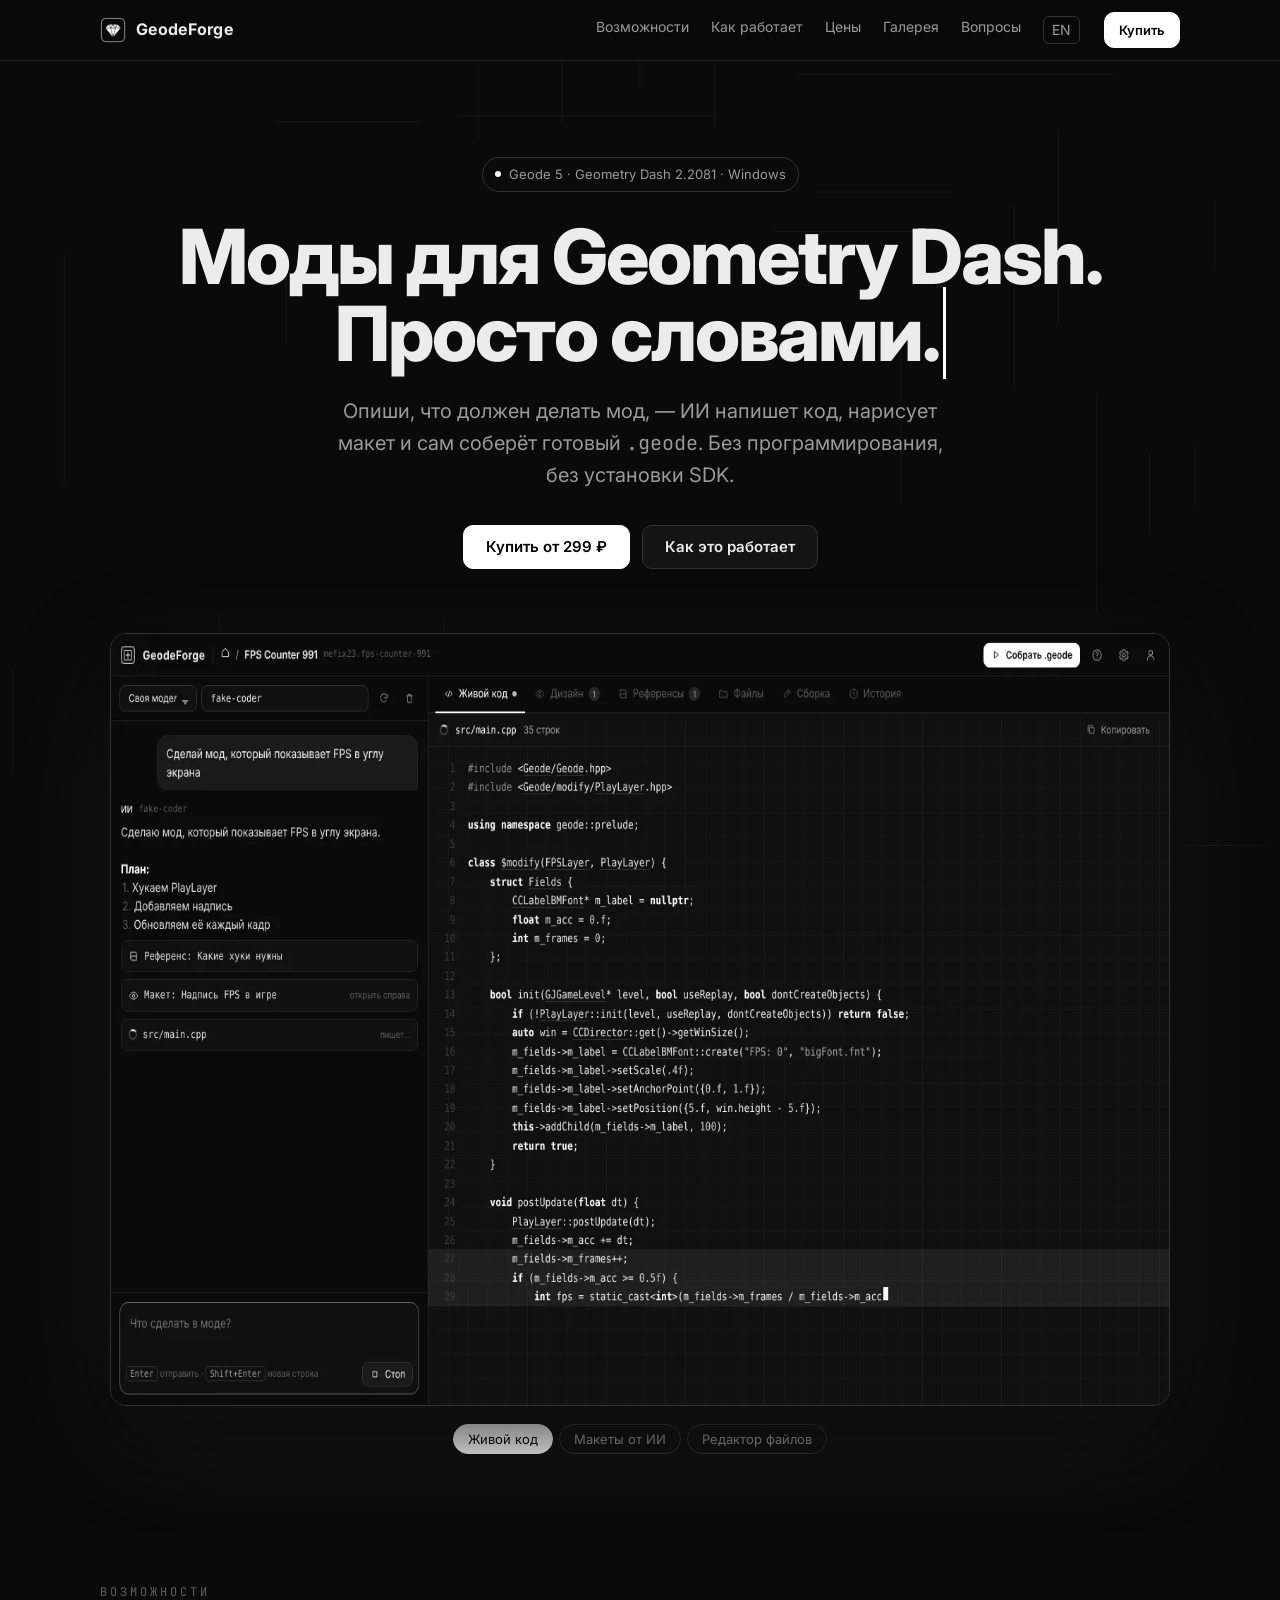
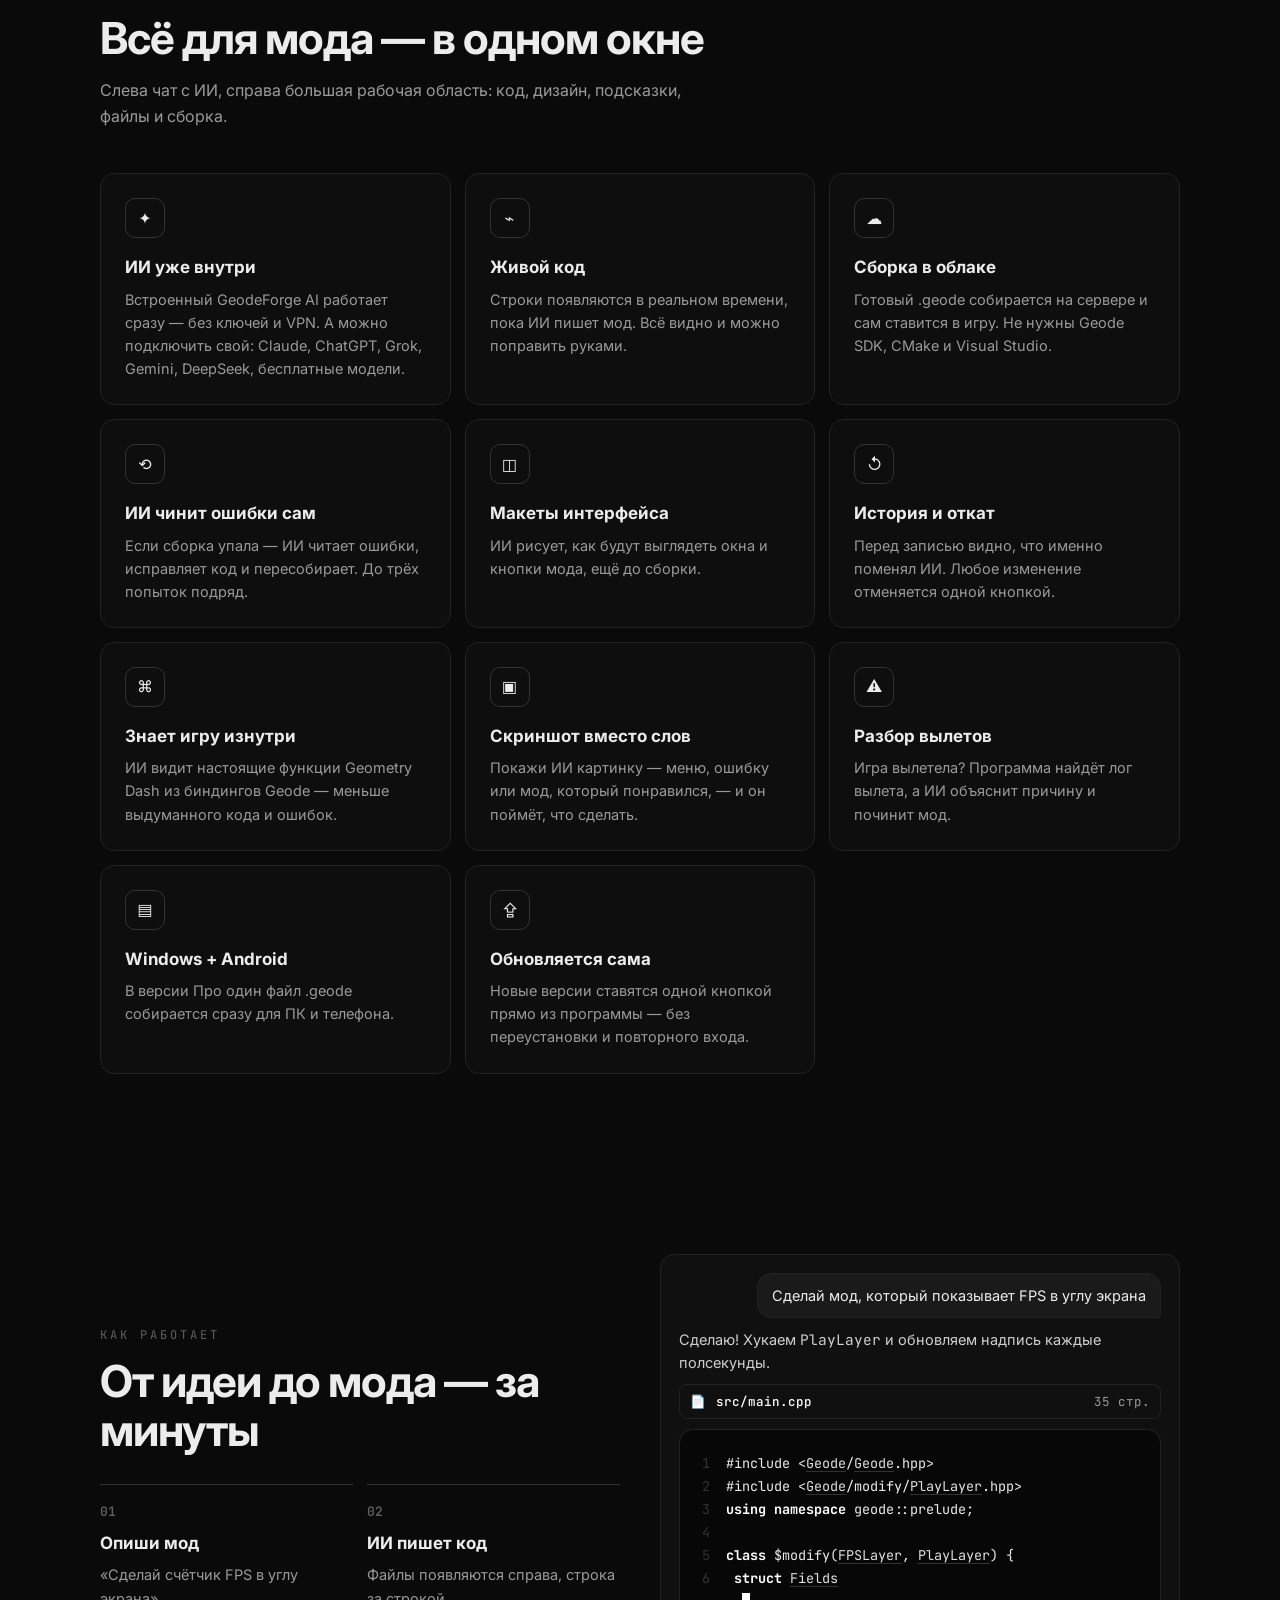
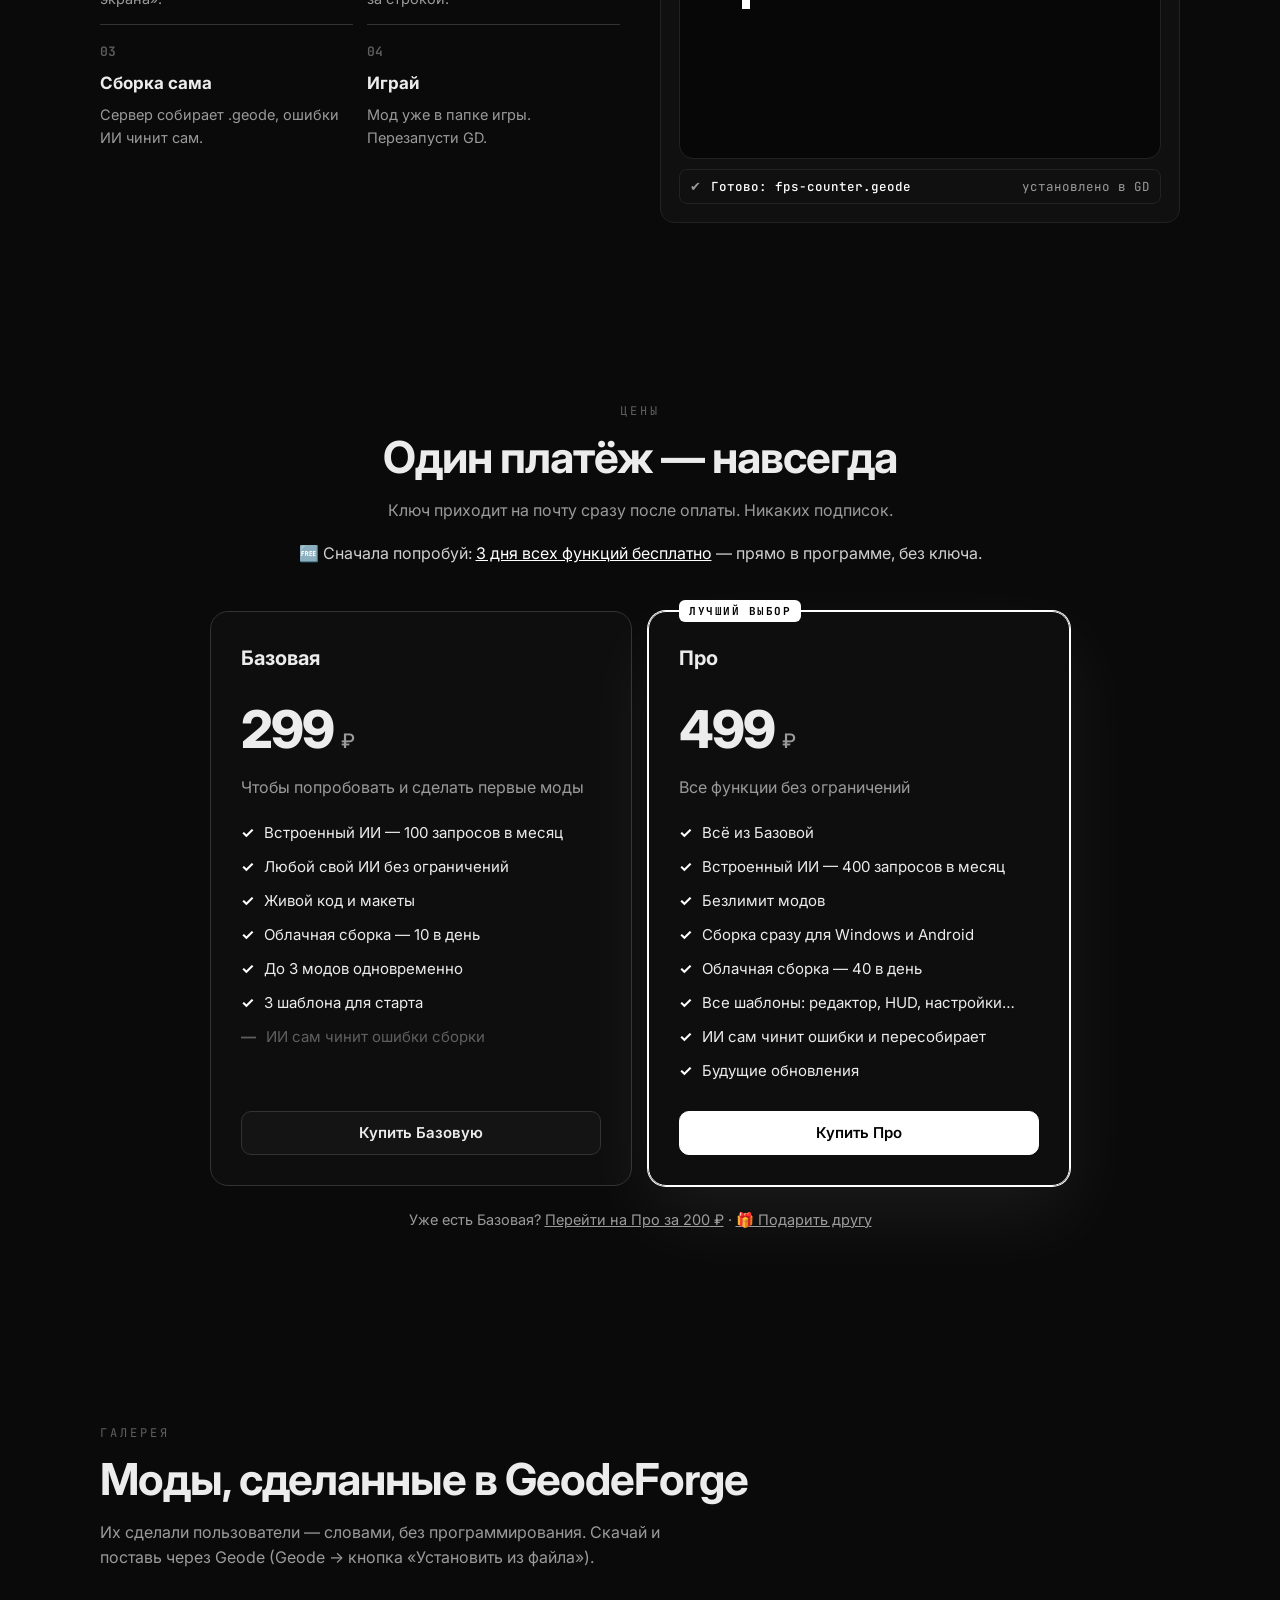
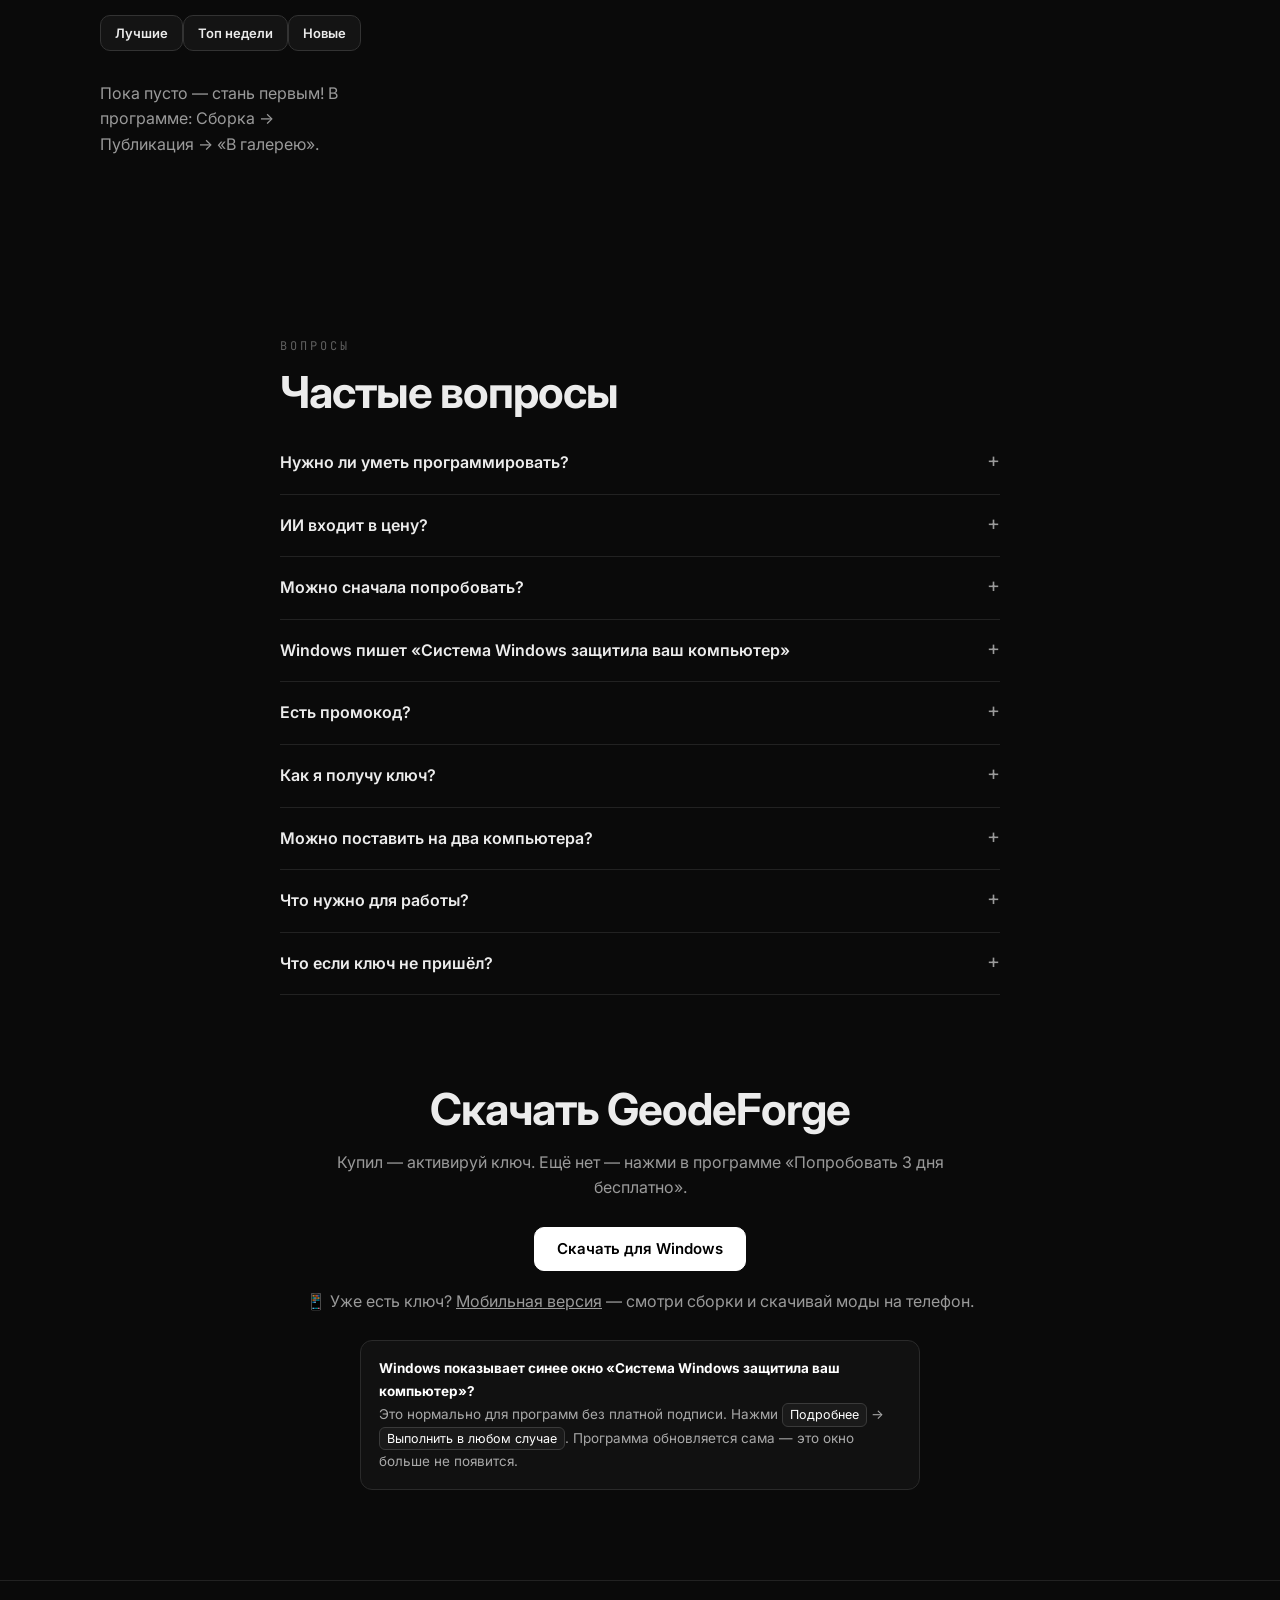
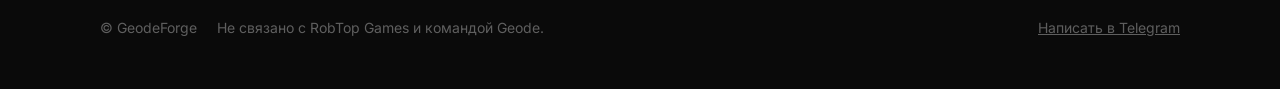
==== commit c8cee257: "update: index.html" ====
--- a/index.html
+++ b/index.html
@@ -155,6 +155,8 @@
       <div class="kicker">Галерея</div>
       <h2>Моды, сделанные в GeodeForge</h2>
       <p class="sub">Их сделали пользователи — словами, без программирования. Скачай и поставь через Geode (Geode → кнопка «Установить из файла»).</p>
+      <div id="contest" class="contest" hidden></div>
+      <div class="gtabs"><button class="btn sm on" data-gsort="top">Лучшие</button><button class="btn sm" data-gsort="week">Топ недели</button><button class="btn sm" data-gsort="new">Новые</button></div>
       <div class="gallery" id="gallery-list"><div class="dim">Пока пусто — стань первым! В программе: Сборка → Публикация → «В галерею».</div></div>
     </div>
   </section>
--- a/style.css
+++ b/style.css
@@ -148,3 +148,33 @@
   .hero { padding-top: 60px; }
   section { padding: 64px 0; }
 }
+
+.trial-note { text-align: center; margin: 0 auto 44px; color: #cfcfcf; }
+.trial-note a { color: #fff; }
+.smartscreen { max-width: 560px; margin: 26px auto 0; padding: 16px 18px; border: 1px solid #2a2a2a; border-radius: 12px; background: #111; color: #a9a9a9; font-size: 13.5px; line-height: 1.7; text-align: left; }
+.smartscreen b { color: #fff; }
+.kbd { display: inline-block; padding: 0 7px; border: 1px solid #3a3a3a; border-radius: 6px; background: #1a1a1a; color: #fff; font-size: 12.5px; }
+.promo-msg { font-size: 12.5px; min-height: 18px; margin-top: 6px; color: #a9a9a9; }
+.promo-msg.ok { color: #fff; }
+.promo-msg.err { color: #ff6b6b; }
+.total s { color: #666; font-weight: 400; margin-right: 8px; font-size: .8em; }
+
+.sale-bar { position: relative; z-index: 5; background: #fff; color: #000; text-align: center; font-weight: 700; padding: 10px 16px; font-size: 14px; }
+.sale-bar a { color: #000; }
+nav .lang { border: 1px solid #333; border-radius: 6px; padding: 2px 8px; }
+.amount s { color: #666; font-size: .5em; margin-right: 6px; font-weight: 600; }
+.reviews { display: grid; grid-template-columns: repeat(auto-fill, minmax(280px, 1fr)); gap: 14px; margin-top: 30px; }
+.review { border: 1px solid #262626; border-radius: 14px; padding: 18px; background: #111; }
+.review .st { letter-spacing: 2px; color: #fff; }
+.review .st i { color: #333; font-style: normal; }
+.review p { color: #cfcfcf; margin: 10px 0; white-space: pre-wrap; }
+.review b { font-size: 14px; }
+.gallery { display: grid; grid-template-columns: repeat(auto-fill, minmax(240px, 1fr)); gap: 14px; margin-top: 30px; }
+.gcard { border: 1px solid #262626; border-radius: 14px; overflow: hidden; background: #111; display: flex; flex-direction: column; }
+.gcard .img { aspect-ratio: 16 / 10; background: #0a0a0a center / cover no-repeat; display: grid; place-items: center; color: #444; font-size: 30px; }
+.gcard .body { padding: 14px; display: flex; flex-direction: column; gap: 6px; flex: 1; }
+.gcard .body p { color: #a9a9a9; font-size: 13.5px; margin: 0; flex: 1; }
+.gcard .meta { font-size: 12px; color: #6b6b6b; }
+.mac-links { margin-top: 14px; font-size: 14px; color: #cfcfcf; }
+.mac-links a { color: #fff; }
+.check-row { display: flex; gap: 8px; align-items: center; margin: 14px 0 4px; font-size: 14px; color: #cfcfcf; cursor: pointer; }
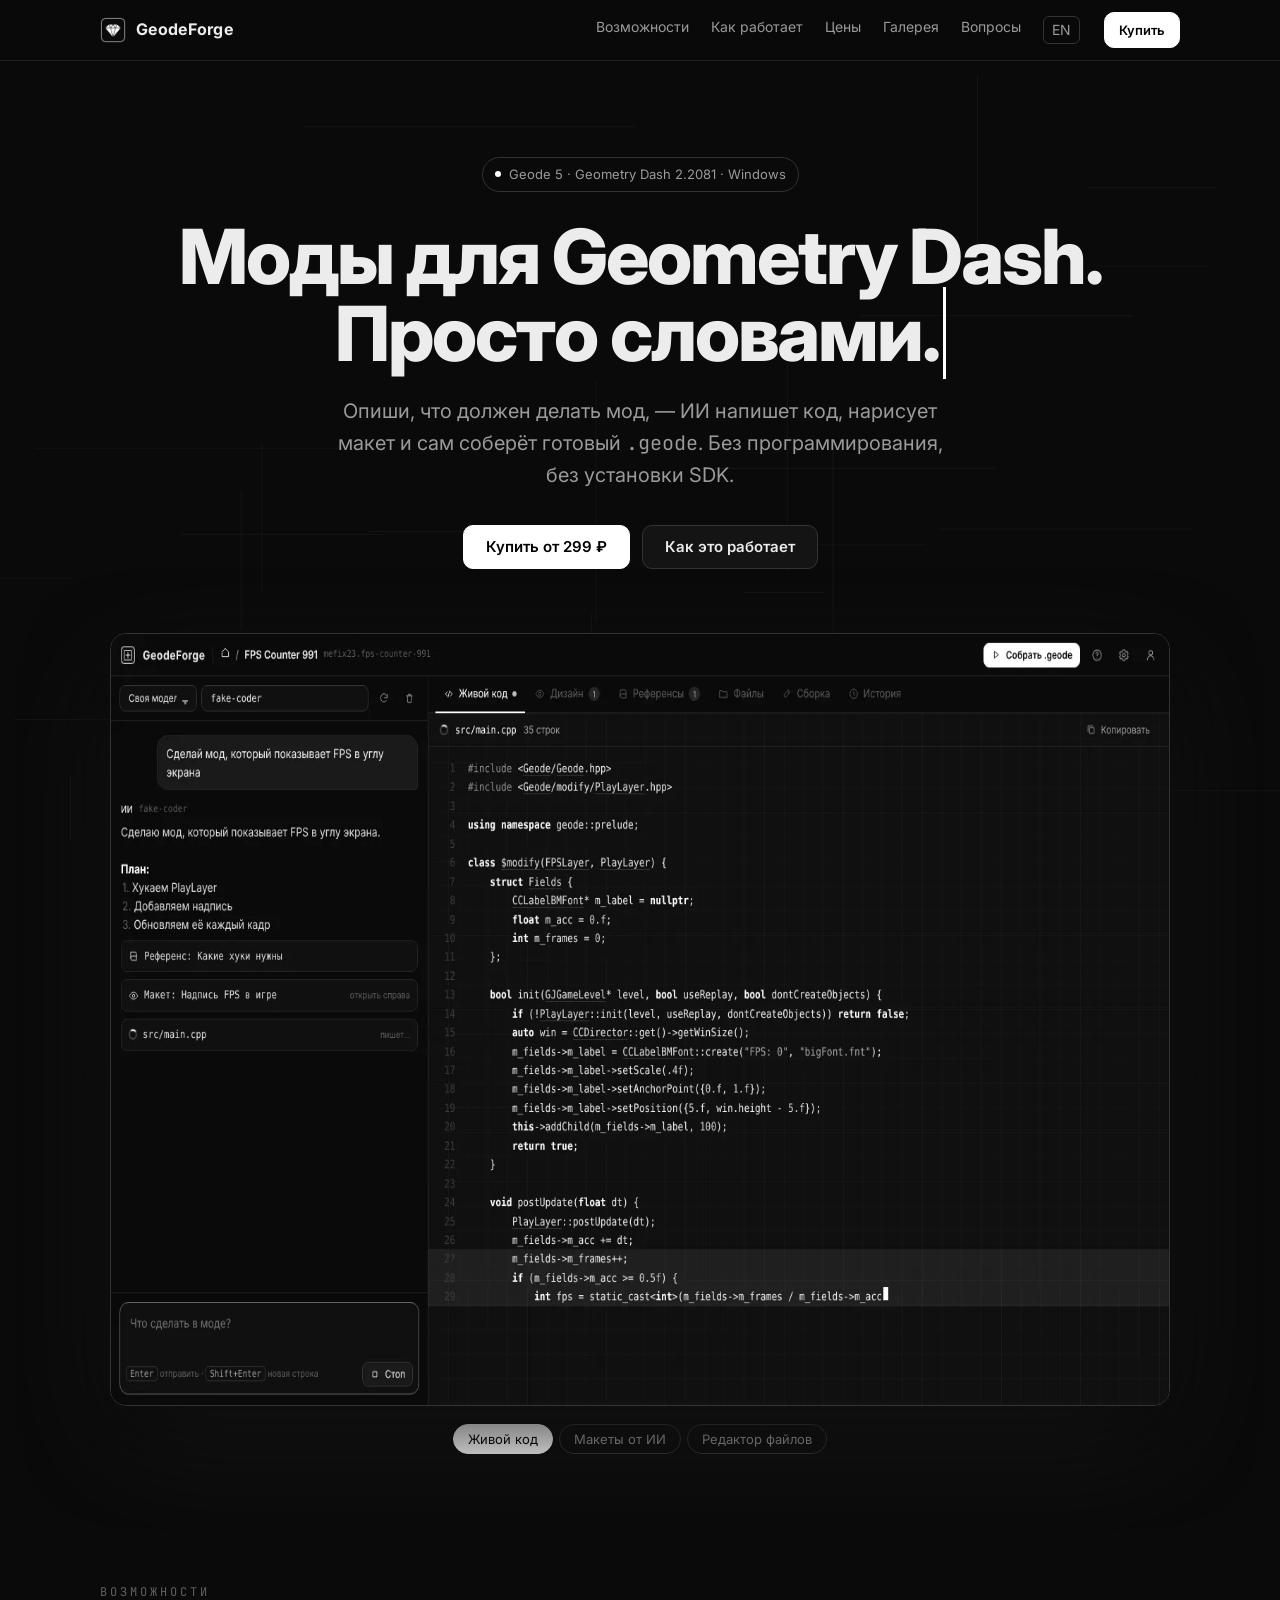
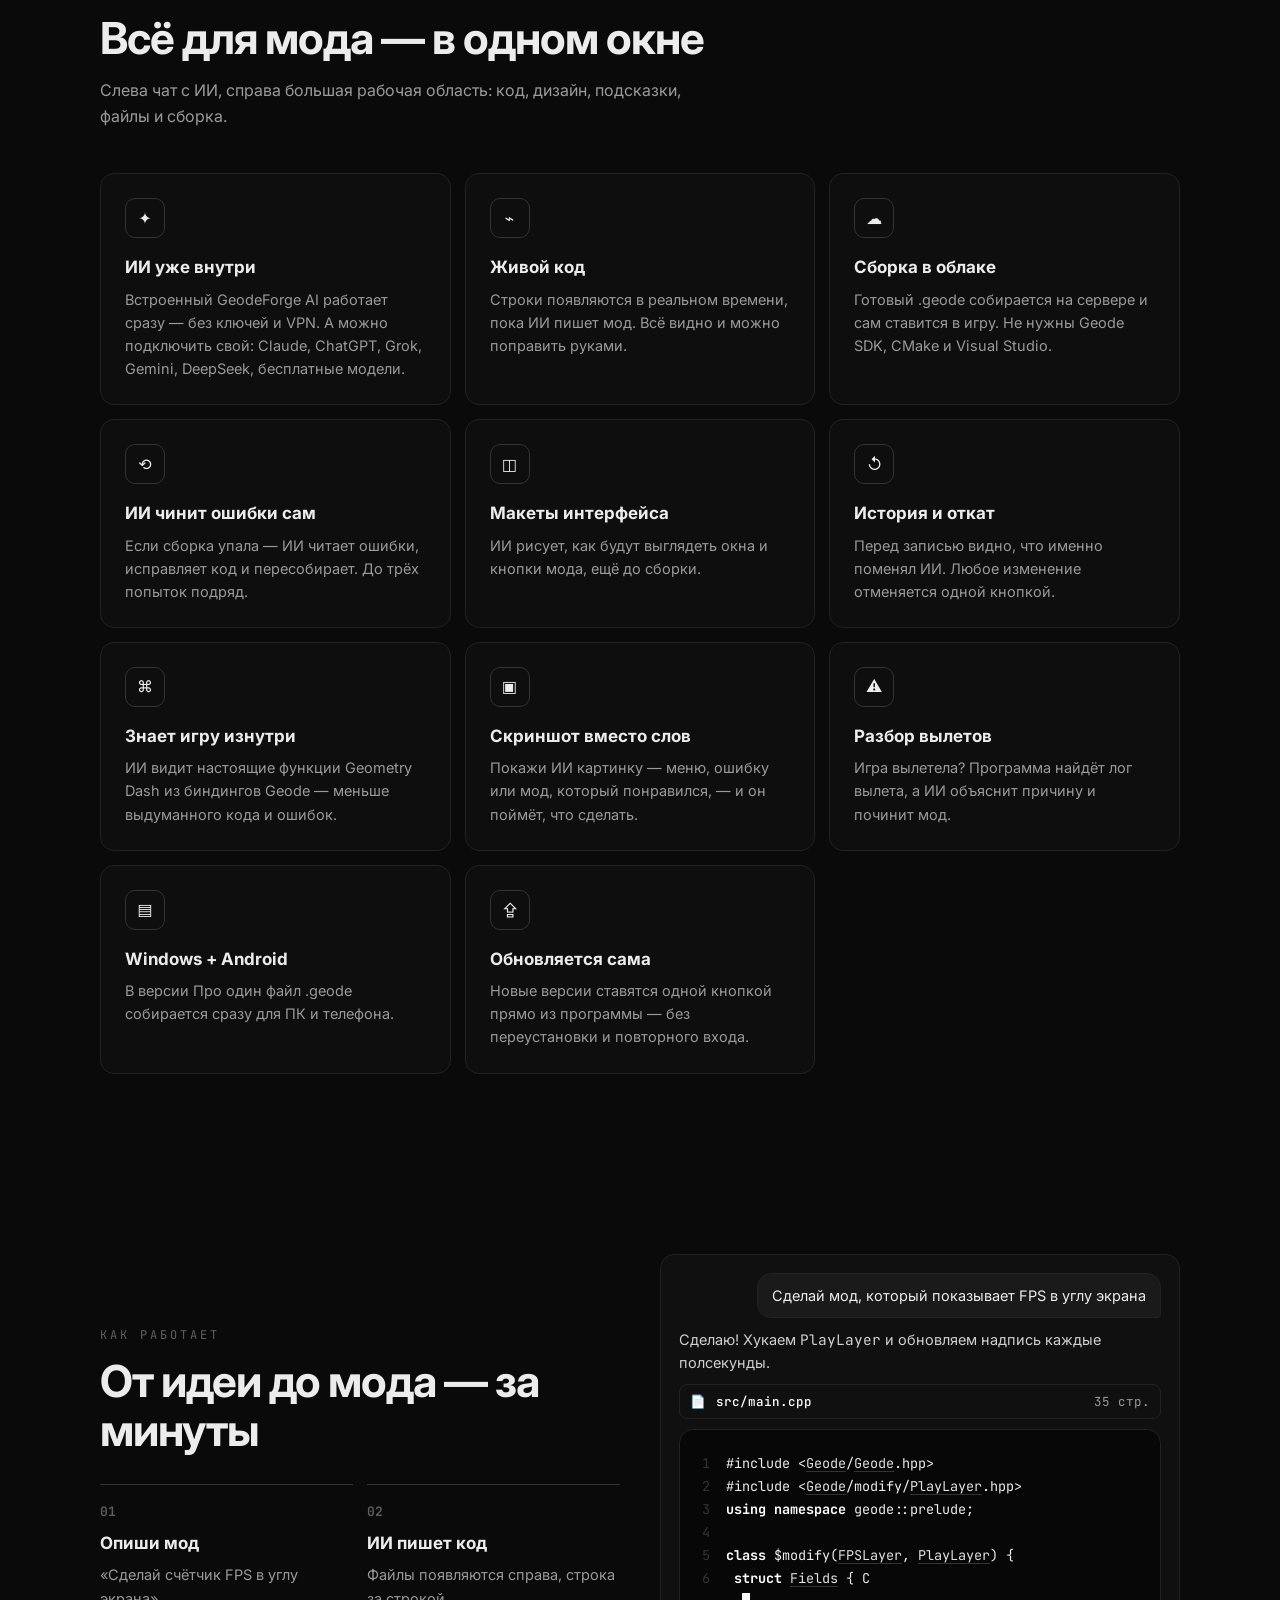
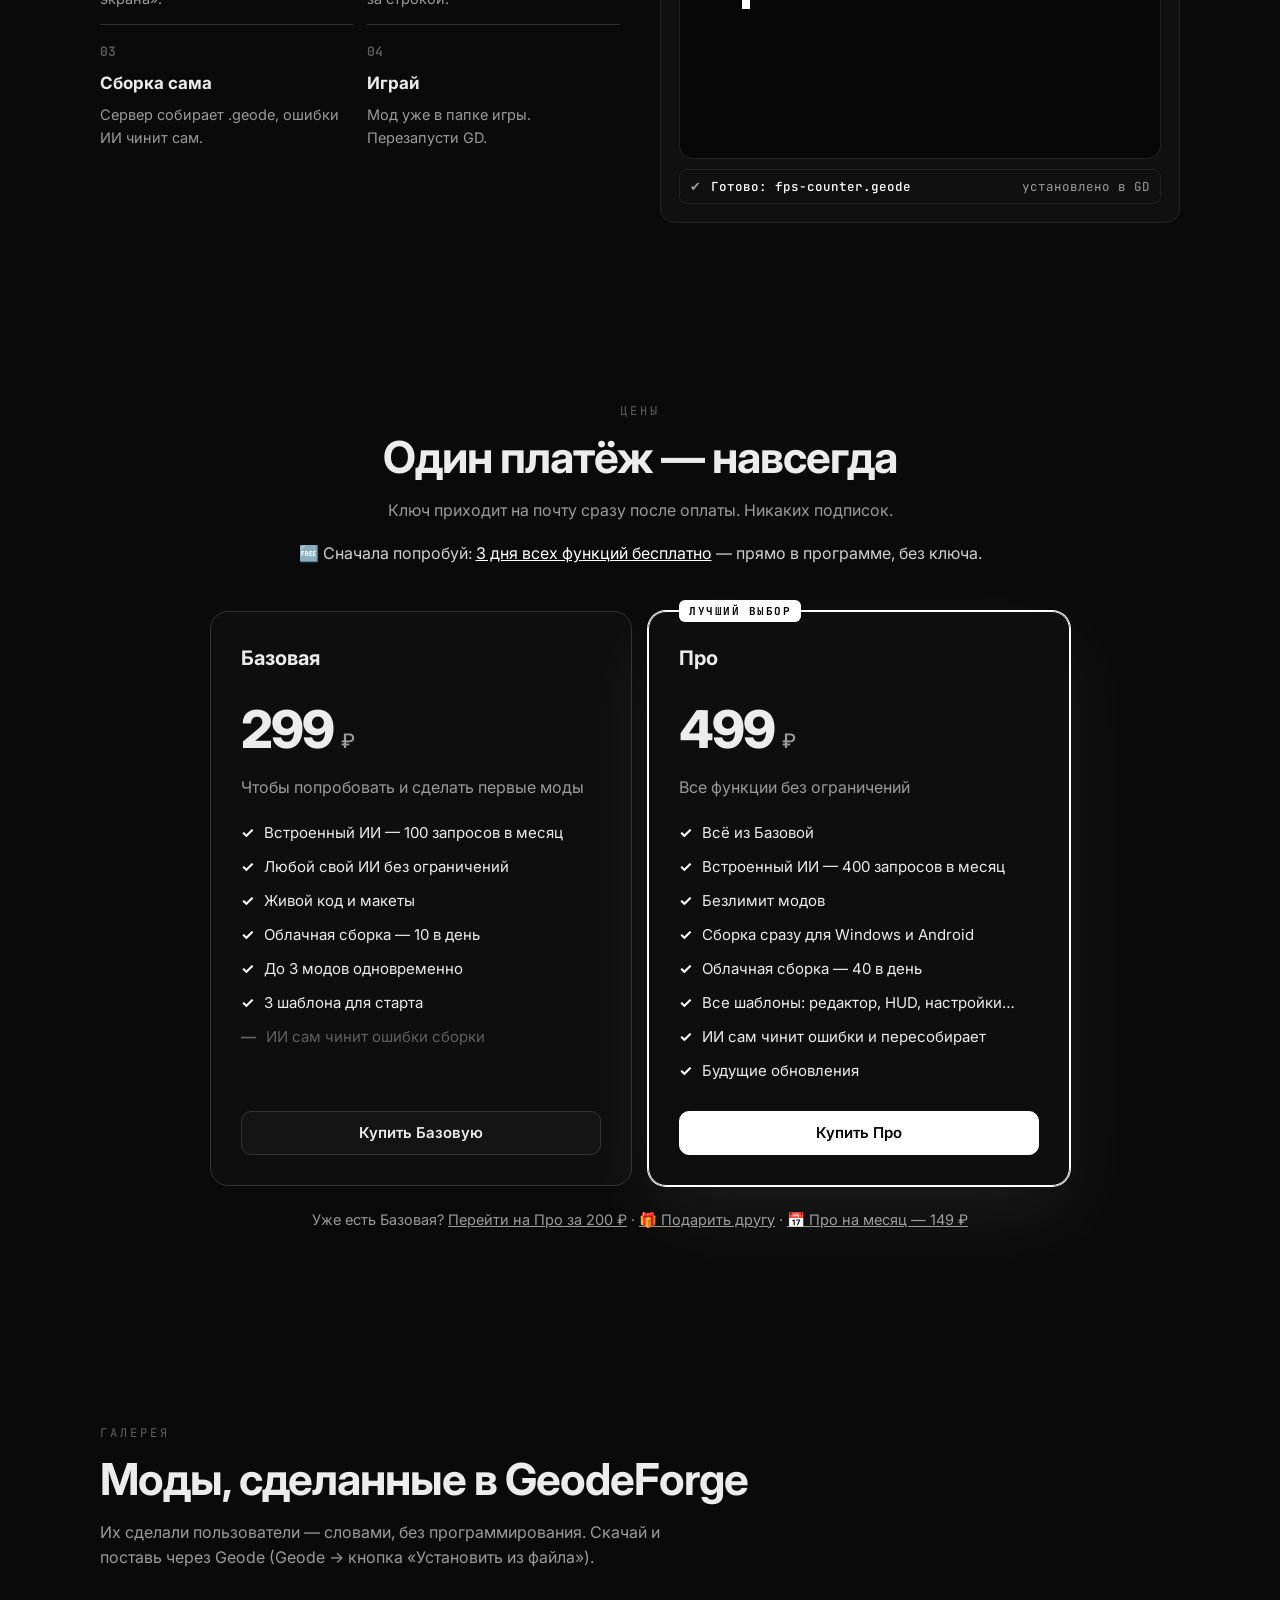
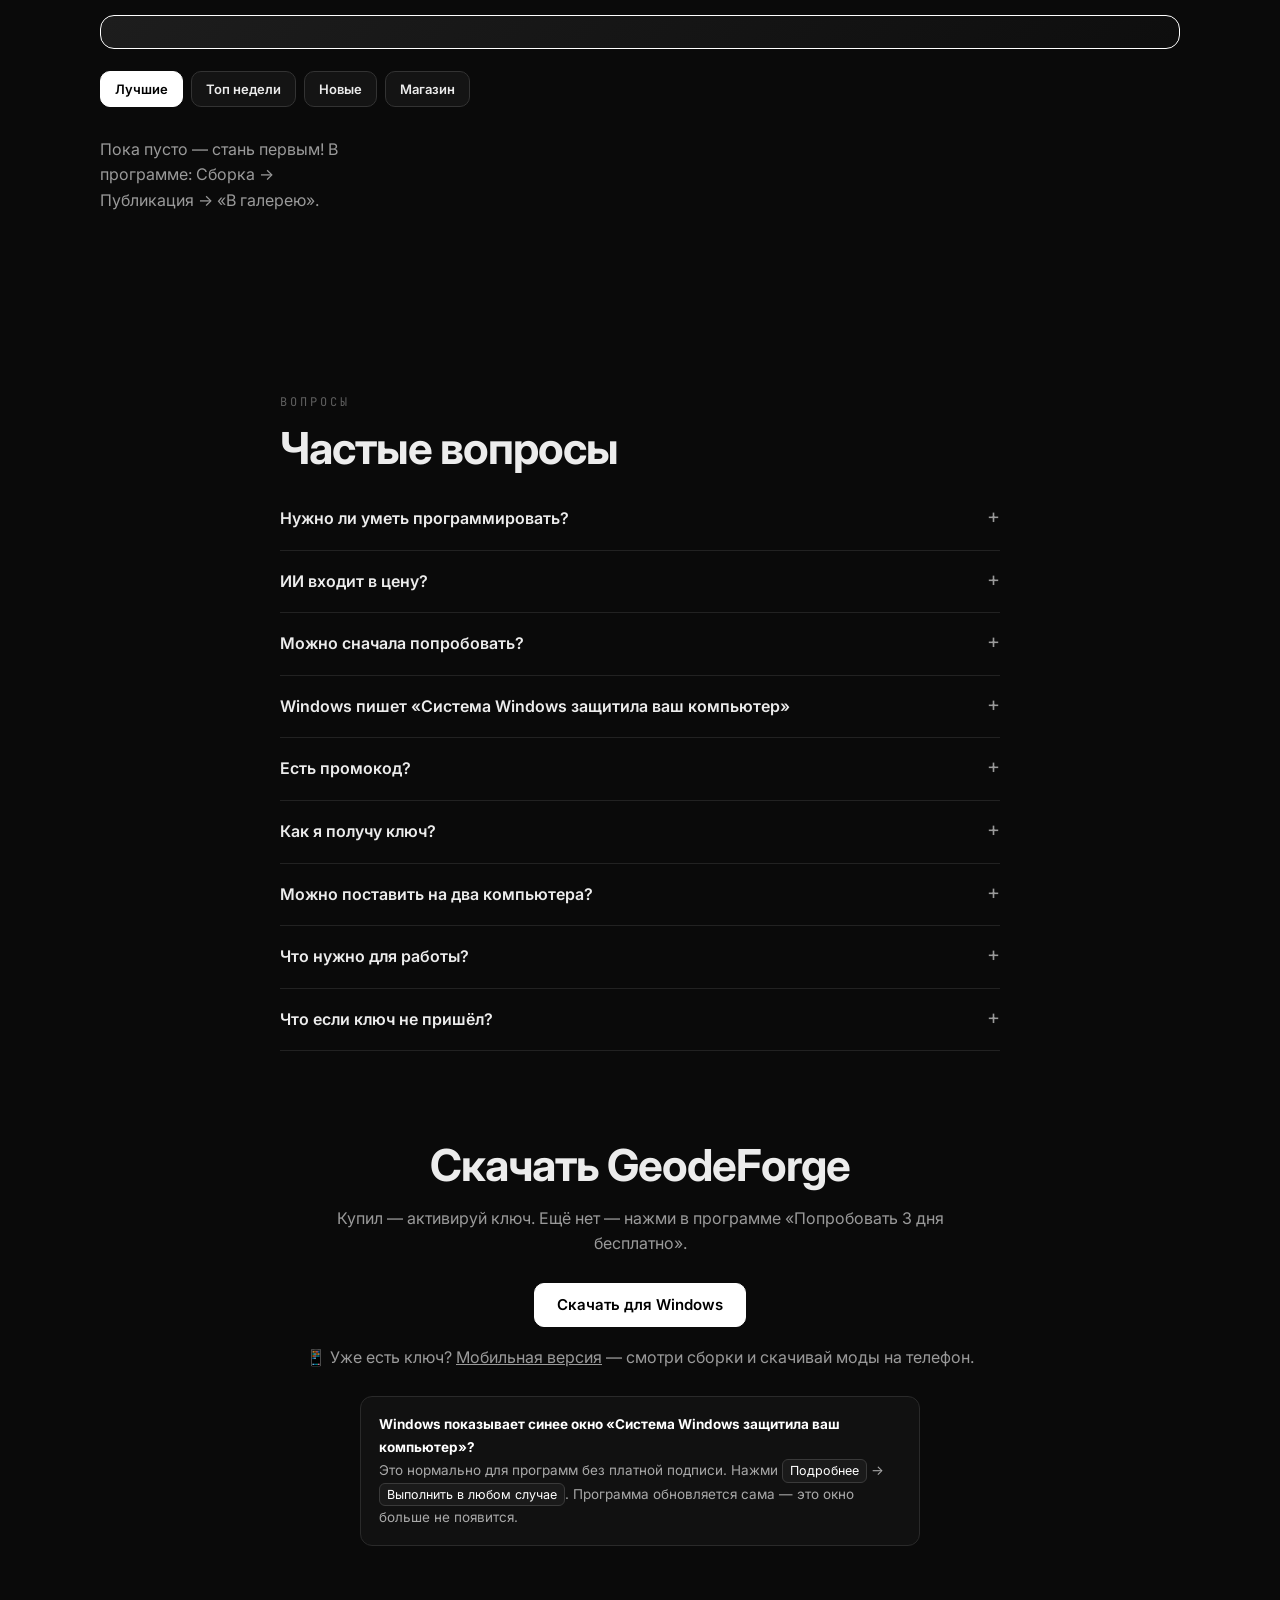
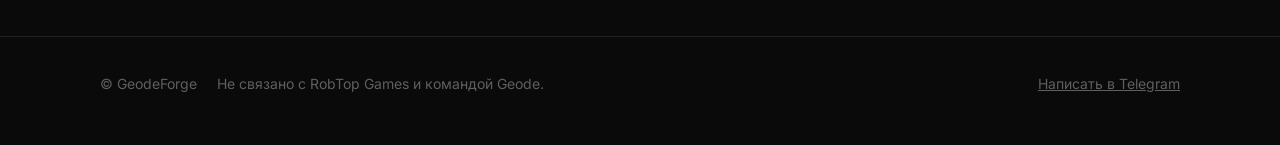
==== commit 120895eb: "update: index.html" ====
--- a/index.html
+++ b/index.html
@@ -138,7 +138,7 @@
           <button class="btn primary" data-plan="pro">Купить Про</button>
         </div>
       </div>
-      <p class="upgrade-note">Уже есть Базовая? <a href="#" data-plan="upgrade">Перейти на Про за <span id="amt-upgrade">200</span> ₽</a> · <a href="#" data-plan="pro" data-gift="1">🎁 Подарить другу</a></p>
+      <p class="upgrade-note">Уже есть Базовая? <a href="#" data-plan="upgrade">Перейти на Про за <span id="amt-upgrade">200</span> ₽</a> · <a href="#" data-plan="pro" data-gift="1">🎁 Подарить другу</a> · <a href="#" data-plan="sub">📅 Про на месяц — <span id="amt-sub">149</span> ₽</a></p>
     </div>
   </section>
 
@@ -156,7 +156,7 @@
       <h2>Моды, сделанные в GeodeForge</h2>
       <p class="sub">Их сделали пользователи — словами, без программирования. Скачай и поставь через Geode (Geode → кнопка «Установить из файла»).</p>
       <div id="contest" class="contest" hidden></div>
-      <div class="gtabs"><button class="btn sm on" data-gsort="top">Лучшие</button><button class="btn sm" data-gsort="week">Топ недели</button><button class="btn sm" data-gsort="new">Новые</button></div>
+      <div class="gtabs"><button class="btn sm on" data-gsort="top">Лучшие</button><button class="btn sm" data-gsort="week">Топ недели</button><button class="btn sm" data-gsort="new">Новые</button><button class="btn sm" data-gsort="shop">Магазин</button></div>
       <div class="gallery" id="gallery-list"><div class="dim">Пока пусто — стань первым! В программе: Сборка → Публикация → «В галерею».</div></div>
     </div>
   </section>
@@ -207,8 +207,8 @@
     <div class="dim" id="m-sub" style="font-size:14px"></div>
     <label class="l" for="email" id="m-email-label">Почта — сюда придёт ключ</label>
     <input class="input" id="email" type="email" required placeholder="you@gmail.com" autocomplete="email">
-    <label class="l" for="promo">Промокод <span class="dim">(если есть)</span></label>
-    <input class="input mono" id="promo" placeholder="GD20" autocomplete="off" style="text-transform:uppercase">
+    <label class="l promo-l" for="promo">Промокод <span class="dim">(если есть)</span></label>
+    <input class="input mono promo-l" id="promo" placeholder="GD20" autocomplete="off" style="text-transform:uppercase">
     <div class="promo-msg" id="promo-msg"></div>
     <label class="check-row"><input type="checkbox" id="gift"> 🎁 Это подарок — отправить ключ другу</label>
     <div id="gift-fields" hidden>
--- a/style.css
+++ b/style.css
@@ -178,3 +178,11 @@
 .mac-links { margin-top: 14px; font-size: 14px; color: #cfcfcf; }
 .mac-links a { color: #fff; }
 .check-row { display: flex; gap: 8px; align-items: center; margin: 14px 0 4px; font-size: 14px; color: #cfcfcf; cursor: pointer; }
+
+/* v0.6: галерея — лайки, топ, конкурс */
+.gtabs { display: flex; gap: 8px; margin-top: 22px; flex-wrap: wrap; }
+.gtabs .btn.on, .like.on { background: #fff; color: #000; border-color: #fff; }
+.gcard .img { position: relative; }
+.gcard .rank { position: absolute; top: 8px; left: 8px; background: #fff; color: #000; font-weight: 800; font-size: 12px; border-radius: 6px; padding: 1px 7px; }
+.gacts { display: flex; gap: 8px; }
+.contest { border: 1px solid #fff; border-radius: 14px; padding: 16px 18px; margin-top: 22px; background: linear-gradient(135deg, #1d1d1d, #0e0e0e); display: flex; flex-direction: column; gap: 4px; }
